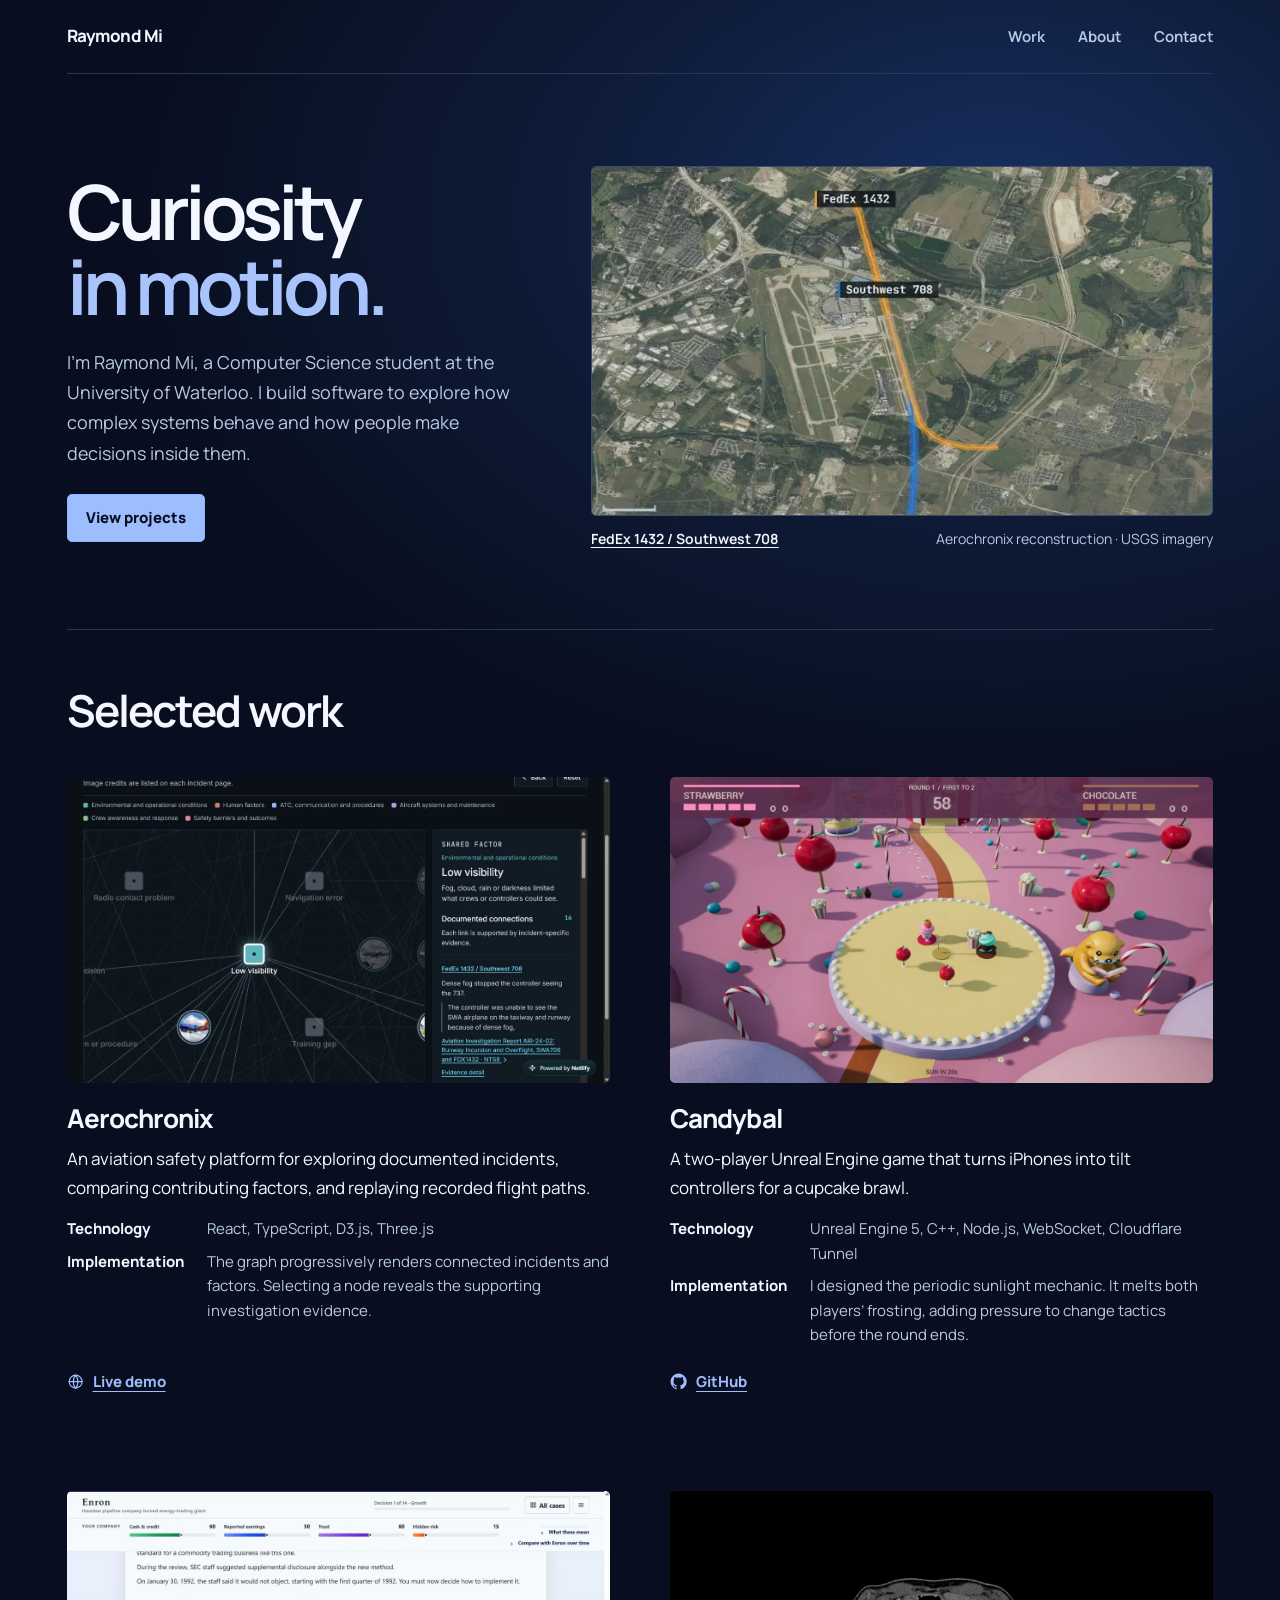
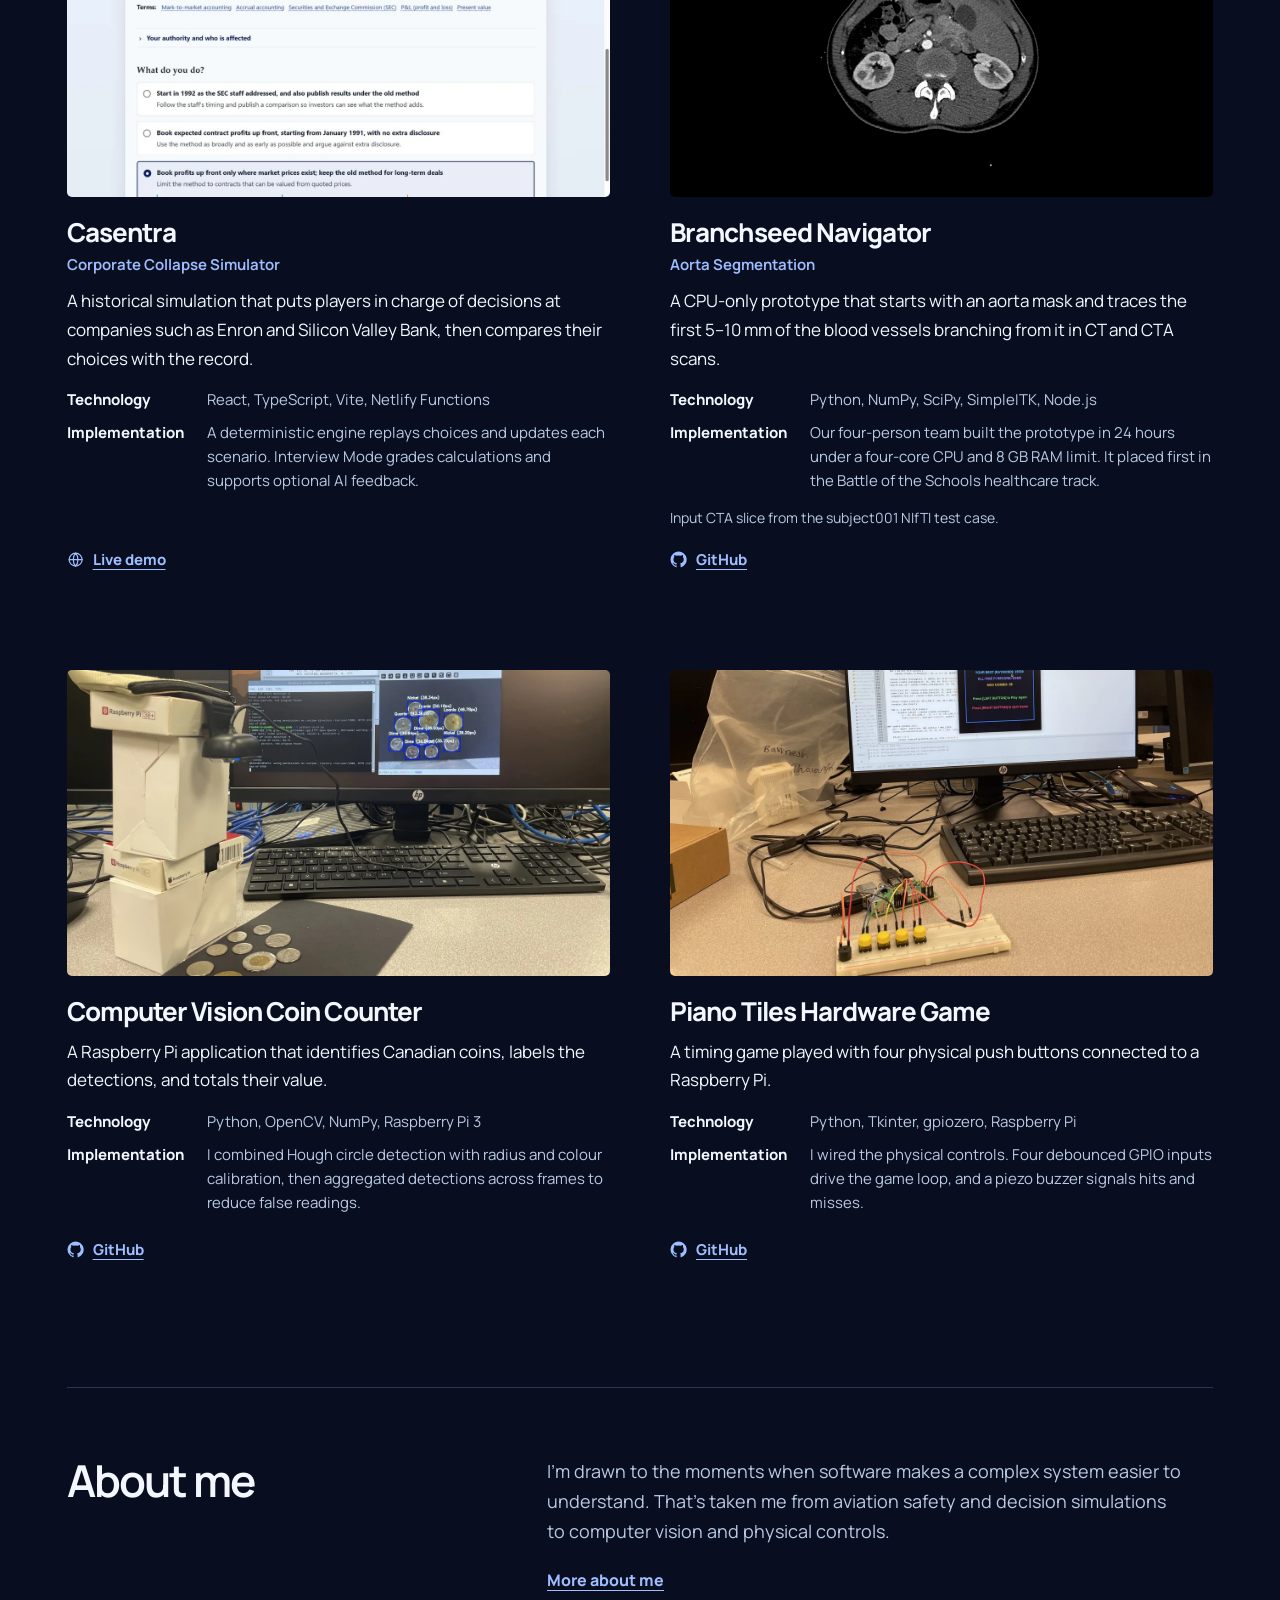
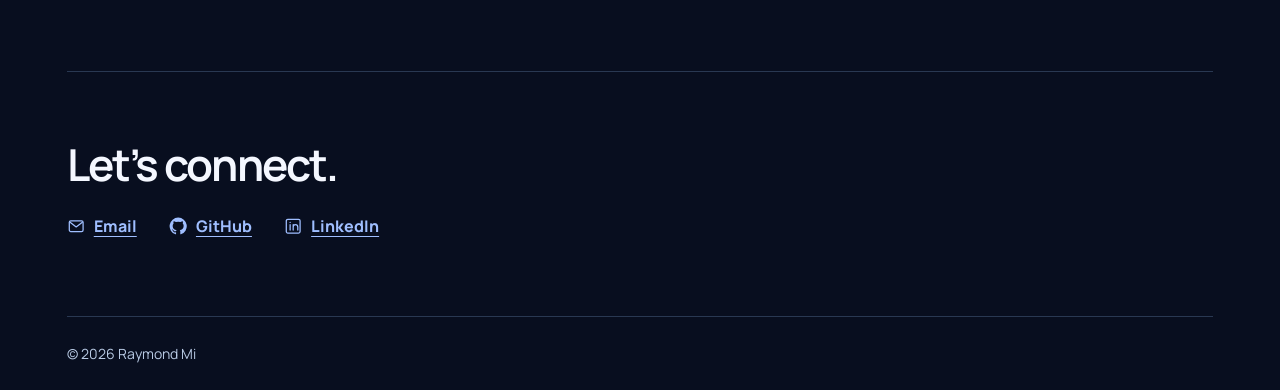
==== docs/index.html @ 6833e111 "Redesign portfolio around selected engineering work" ====
<!doctype html>
<html lang="en">
  <head>
    <meta charset="utf-8">
    <meta name="viewport" content="width=device-width, initial-scale=1">
    <meta name="description" content="Raymond Mi is a University of Waterloo computer science student building software for complex systems, simulation, and computer vision.">
    <meta name="theme-color" content="#080e1f">
    <title>Raymond Mi | Software Engineering Portfolio</title>
    <link rel="preload" href="assets/manrope-latin.woff2" as="font" type="font/woff2" crossorigin>
    <link rel="stylesheet" href="styles.css">
    <script src="flight.js" defer></script>
  </head>
  <body>
    <a class="skip-link" href="#main">Skip to content</a>
    <header class="site-header shell">
      <a class="site-name" href="./">Raymond Mi</a>
      <nav class="main-nav" aria-label="Primary">
        <a href="#work">Work</a>
        <a href="about/">About</a>
        <a href="#contact">Contact</a>
      </nav>
    </header>
    <main id="main" tabindex="-1">
      <section class="hero shell" aria-labelledby="hero-title">
        <div class="hero-copy">
          <h1 id="hero-title">Curiosity <span>in motion.</span></h1>
          <p>I’m Raymond Mi, a Computer Science student at the University of Waterloo. I build software to explore how complex systems behave and how people make decisions inside them.</p>
          <a class="primary-action" href="#work">View projects</a>
        </div>
        <figure class="flight">
          <div class="flight-image">
            <img id="flight-frame" src="assets/flight/00.webp" width="752" height="423" fetchpriority="high"
                 alt="Aerochronix reconstruction showing the recorded paths of FedEx 1432 and Southwest 708 over Austin–Bergstrom International Airport">
          </div>
          <figcaption>
            <a href="https://aerochronix.netlify.app/#/incidents/fedex-1432-southwest-708">FedEx 1432 / Southwest 708</a>
            <span>Aerochronix reconstruction · USGS imagery</span>
          </figcaption>
        </figure>
      </section>

      <section class="work shell" id="work" aria-labelledby="work-title">
        <h2 id="work-title">Selected work</h2>
        <div class="project-grid">
          <article class="project" aria-labelledby="aerochronix-title">
            <a class="project-media" href="https://aerochronix.netlify.app/" aria-label="Open Aerochronix">
              <img src="assets/aerochronix-graph.webp" alt="Aerochronix knowledge graph focused on low visibility, alongside its documented incident connections and evidence" width="1265" height="712" loading="lazy" decoding="async">
            </a>
            <h3 id="aerochronix-title">Aerochronix</h3>
            <p class="project-summary">An aviation safety platform for exploring documented incidents, comparing contributing factors, and replaying recorded flight paths.</p>
            <dl class="project-details">
              <div><dt>Technology</dt><dd>React, TypeScript, D3.js, Three.js</dd></div>
              <div><dt>Implementation</dt><dd>The graph progressively renders connected incidents and factors. Selecting a node reveals the supporting investigation evidence.</dd></div>
            </dl>
            <a class="icon-link project-link" href="https://aerochronix.netlify.app/" aria-label="Open the Aerochronix live demo"><svg class="icon" aria-hidden="true" focusable="false"><use href="assets/icons.svg#globe"></use></svg>Live demo</a>
          </article>
          <article class="project" aria-labelledby="candybal-title">
            <a class="project-media" href="https://github.com/rayCoder08/devin-game-jam" aria-label="View the GitHub repository for Candybal">
              <img src="assets/candybal-gameplay.webp" alt="Two playable cupcakes and a candy cane in Candybal’s colourful bakery arena" width="1280" height="720" loading="lazy" decoding="async">
            </a>
            <h3 id="candybal-title">Candybal</h3>
            <p class="project-summary">A two-player Unreal Engine game that turns iPhones into tilt controllers for a cupcake brawl.</p>
            <dl class="project-details">
              <div><dt>Technology</dt><dd>Unreal Engine 5, C++, Node.js, WebSocket, Cloudflare Tunnel</dd></div>
              <div><dt>Implementation</dt><dd>I designed the periodic sunlight mechanic. It melts both players’ frosting, adding pressure to change tactics before the round ends.</dd></div>
            </dl>
            <a class="icon-link project-link" href="https://github.com/rayCoder08/devin-game-jam" aria-label="View the Candybal GitHub repository"><svg class="icon" aria-hidden="true" focusable="false"><use href="assets/icons.svg#github"></use></svg>GitHub</a>
          </article>
          <article class="project" aria-labelledby="casentra-title">
            <a class="project-media media--casentra" href="https://casentra.netlify.app/" aria-label="Open Casentra">
              <img src="assets/casentra-decision.webp" alt="Casentra’s Enron decision screen with company indicators, historical context, and three accounting policy choices" width="1280" height="800" loading="lazy" decoding="async">
            </a>
            <h3 id="casentra-title">Casentra</h3>
            <p class="project-subtitle">Corporate Collapse Simulator</p>
            <p class="project-summary">A historical simulation that puts players in charge of decisions at companies such as Enron and Silicon Valley Bank, then compares their choices with the record.</p>
            <dl class="project-details">
              <div><dt>Technology</dt><dd>React, TypeScript, Vite, Netlify Functions</dd></div>
              <div><dt>Implementation</dt><dd>A deterministic engine replays choices and updates each scenario. Interview Mode grades calculations and supports optional AI feedback.</dd></div>
            </dl>
            <a class="icon-link project-link" href="https://casentra.netlify.app/" aria-label="Open the Casentra live demo"><svg class="icon" aria-hidden="true" focusable="false"><use href="assets/icons.svg#globe"></use></svg>Live demo</a>
          </article>
          <article class="project" aria-labelledby="branchseed-title">
            <a class="project-media media--scan" href="https://github.com/nex0517/BOTS_2026" aria-label="View the GitHub repository for Branchseed Navigator">
              <img src="assets/branchseed-cta.png" alt="Axial contrast-enhanced CT slice from the subject001 NIfTI test case" loading="lazy" decoding="async">
            </a>
            <h3 id="branchseed-title">Branchseed Navigator</h3>
            <p class="project-subtitle">Aorta Segmentation</p>
            <p class="project-summary">A CPU-only prototype that starts with an aorta mask and traces the first 5–10 mm of the blood vessels branching from it in CT and CTA scans.</p>
            <dl class="project-details">
              <div><dt>Technology</dt><dd>Python, NumPy, SciPy, SimpleITK, Node.js</dd></div>
              <div><dt>Implementation</dt><dd>Our four-person team built the prototype in 24 hours under a four-core CPU and 8 GB RAM limit. It placed first in the Battle of the Schools healthcare track.</dd></div>
            </dl>
            <p class="image-caption">Input CTA slice from the subject001 NIfTI test case.</p>
            <a class="icon-link project-link" href="https://github.com/nex0517/BOTS_2026" aria-label="View the Branchseed Navigator GitHub repository"><svg class="icon" aria-hidden="true" focusable="false"><use href="assets/icons.svg#github"></use></svg>GitHub</a>
          </article>
          <article class="project" aria-labelledby="coin-counter-title">
            <a class="project-media media--coin" href="https://github.com/rayCoder08/coin-counter-opencv" aria-label="View the GitHub repository for Computer Vision Coin Counter">
              <img src="assets/coin-counter.webp" alt="Coin counter setup with a Raspberry Pi, coins, and detected coin labels displayed on a monitor" width="1280" height="960" loading="lazy" decoding="async">
            </a>
            <h3 id="coin-counter-title">Computer Vision Coin Counter</h3>
            <p class="project-summary">A Raspberry Pi application that identifies Canadian coins, labels the detections, and totals their value.</p>
            <dl class="project-details">
              <div><dt>Technology</dt><dd>Python, OpenCV, NumPy, Raspberry Pi 3</dd></div>
              <div><dt>Implementation</dt><dd>I combined Hough circle detection with radius and colour calibration, then aggregated detections across frames to reduce false readings.</dd></div>
            </dl>
            <a class="icon-link project-link" href="https://github.com/rayCoder08/coin-counter-opencv" aria-label="View the Computer Vision Coin Counter GitHub repository"><svg class="icon" aria-hidden="true" focusable="false"><use href="assets/icons.svg#github"></use></svg>GitHub</a>
          </article>
          <article class="project" aria-labelledby="piano-tiles-title">
            <a class="project-media media--piano" href="https://github.com/rayCoder08/piano-tiles-game" aria-label="View the GitHub repository for Piano Tiles Hardware Game">
              <img src="assets/piano-tiles.webp" alt="Piano Tiles game running on a monitor beside a Raspberry Pi and four physical button controls" width="1280" height="960" loading="lazy" decoding="async">
            </a>
            <h3 id="piano-tiles-title">Piano Tiles Hardware Game</h3>
            <p class="project-summary">A timing game played with four physical push buttons connected to a Raspberry Pi.</p>
            <dl class="project-details">
              <div><dt>Technology</dt><dd>Python, Tkinter, gpiozero, Raspberry Pi</dd></div>
              <div><dt>Implementation</dt><dd>I wired the physical controls. Four debounced GPIO inputs drive the game loop, and a piezo buzzer signals hits and misses.</dd></div>
            </dl>
            <a class="icon-link project-link" href="https://github.com/rayCoder08/piano-tiles-game" aria-label="View the Piano Tiles Hardware Game GitHub repository"><svg class="icon" aria-hidden="true" focusable="false"><use href="assets/icons.svg#github"></use></svg>GitHub</a>
          </article>
        </div>
      </section>

      <section class="about-strip shell" aria-labelledby="about-title">
        <h2 id="about-title">About me</h2>
        <div>
          <p>I’m drawn to the moments when software makes a complex system easier to understand. That’s taken me from aviation safety and decision simulations to computer vision and physical controls.</p>
          <a class="text-link" href="about/">More about me</a>
        </div>
      </section>

      <section class="contact shell" id="contact" aria-labelledby="contact-title">
        <h2 id="contact-title">Let’s connect.</h2>
        <div class="contact-links">
          <a class="icon-link" href="mailto:raymond.mi365@gmail.com"><svg class="icon" aria-hidden="true" focusable="false"><use href="assets/icons.svg#mail"></use></svg>Email</a>
          <a class="icon-link" href="https://github.com/rayCoder08"><svg class="icon" aria-hidden="true" focusable="false"><use href="assets/icons.svg#github"></use></svg>GitHub</a>
          <a class="icon-link" href="https://www.linkedin.com/in/raymond-mi/"><svg class="icon" aria-hidden="true" focusable="false"><use href="assets/icons.svg#linkedin"></use></svg>LinkedIn</a>
        </div>
      </section>
    </main>
    <footer class="site-footer shell">
      <small>© 2026 Raymond Mi</small>
    </footer>
  </body>
</html>
---- docs/styles.css ----
@font-face {
  font-family: Manrope;
  src: url("assets/manrope-latin.woff2") format("woff2");
  font-style: normal;
  font-weight: 400 800;
  font-display: swap;
}

:root {
  color-scheme: dark;
  --background: #080e1f;
  --surface: #142c59;
  --cobalt: #2958c8;
  --blue: #4f8fff;
  --link: #9fbeff;
  --text: #f4f7ff;
  --secondary: #b8cae4;
  --rule: #293852;
  --gutter: clamp(24px, 5.2vw, 80px);
  --shell: 1200px;
  --radius: 5px;
}

*, *::before, *::after { box-sizing: border-box; }

html { scroll-behavior: smooth; }

body {
  margin: 0;
  background:
    radial-gradient(ellipse 880px 590px at 78% 210px, #172f60 0%, #0e1a36 53%, transparent 100%),
    var(--background);
  font-family: Manrope, "Segoe UI", system-ui, sans-serif;
  color: var(--text);
  font-size: 1rem;
  line-height: 1.68;
}

a { color: inherit; }

a:focus-visible {
  outline: 2px solid var(--link);
  outline-offset: 5px;
  border-radius: 2px;
}

img { display: block; max-width: 100%; }

h1, h2, h3, p, dl, dd, figure { margin: 0; }

h1, h2, h3 { text-wrap: balance; }

h2 {
  font-size: clamp(2rem, 3.7vw, 2.75rem);
  font-weight: 650;
  letter-spacing: -.043em;
  line-height: 1.12;
}

.shell {
  width: min(var(--shell), calc(100% - var(--gutter) * 2));
  margin-inline: auto;
}

.skip-link {
  position: fixed;
  inset: .75rem auto auto .75rem;
  z-index: 1;
  padding: .55rem .9rem;
  background: var(--text);
  color: var(--background);
  transform: translateY(calc(-100% - 1rem));
}

.skip-link:focus { transform: none; }

.site-header {
  min-height: 74px;
  display: flex;
  flex-wrap: wrap;
  justify-content: space-between;
  align-items: center;
  gap: .75rem 2rem;
  border-bottom: 1px solid var(--rule);
}

.site-name, .main-nav a {
  display: inline-flex;
  min-height: 44px;
  align-items: center;
  text-decoration: none;
}

.site-name {
  font-size: 1.0625rem;
  font-weight: 750;
  letter-spacing: -.028em;
}

.main-nav { display: flex; gap: clamp(1.125rem, 2.6vw, 2.4rem); }

.main-nav a {
  color: var(--secondary);
  font-size: .9375rem;
  font-weight: 650;
  text-underline-offset: .32em;
}

.main-nav a:hover, .main-nav a[aria-current="page"] {
  color: var(--text);
  text-decoration: underline;
}

.hero {
  display: grid;
  grid-template-columns: minmax(0, .85fr) minmax(0, 1.15fr);
  align-items: center;
  gap: clamp(2rem, 5vw, 4.5rem);
  padding-block: clamp(4.1rem, 7.2vw, 6.75rem) clamp(4rem, 6.2vw, 5.75rem);
}

.hero h1, .about-hero h1 {
  font-size: clamp(3.55rem, 6.2vw, 4.75rem);
  line-height: .99;
  letter-spacing: -.065em;
  font-weight: 650;
}

.hero h1 span {
  display: block;
  color: #a9c4fc;
}

.hero-copy p {
  max-width: 29rem;
  margin-block: 1.45rem 1.65rem;
  color: var(--secondary);
  font-size: clamp(1rem, 1.4vw, 1.125rem);
}

.primary-action {
  display: inline-flex;
  min-height: 48px;
  align-items: center;
  justify-content: center;
  border: 1px solid #8cb7ff;
  border-radius: var(--radius);
  background: #9dbdff;
  color: var(--background);
  padding-inline: 1.15rem;
  font-size: .9375rem;
  font-weight: 800;
  text-decoration: none;
}

.primary-action:hover { background: var(--text); }

.flight { min-width: 0; }

.flight-image {
  aspect-ratio: 16 / 9;
  overflow: hidden;
  border: 1px solid #3a4c68;
  border-radius: var(--radius);
  background: var(--surface);
}

.flight img {
  width: 100%;
  height: 100%;
  object-fit: cover;
}

.flight figcaption {
  display: flex;
  justify-content: space-between;
  flex-wrap: wrap;
  gap: .125rem 1.2rem;
  margin-top: .75rem;
  color: var(--secondary);
  font-size: .875rem;
  line-height: 1.5;
}

.flight figcaption a {
  color: var(--text);
  font-weight: 650;
  text-underline-offset: .23em;
}

.flight figcaption a:hover { color: var(--link); }

.work, .contact { scroll-margin-top: 1.5rem; }

.work {
  padding-top: clamp(2rem, 5vw, 3.5rem);
  border-top: 1px solid var(--rule);
}

.project-grid {
  display: grid;
  grid-template-columns: repeat(2, minmax(0, 1fr));
  gap: clamp(3.5rem, 7vw, 5.5rem) clamp(2.25rem, 5vw, 3.75rem);
  margin-top: clamp(1.5rem, 3.4vw, 2.65rem);
}

.project {
  display: flex;
  flex-direction: column;
  align-items: flex-start;
  min-width: 0;
}

.project-media {
  display: block;
  width: 100%;
  aspect-ratio: 16 / 9;
  overflow: hidden;
  border-radius: var(--radius);
  background: var(--surface);
}

.project-media:hover { outline: 1px solid var(--blue); }

.project-media img {
  width: 100%;
  height: 100%;
  object-fit: cover;
}

.project-media.media--scan { background: #000; }
.media--casentra img { object-position: center top; }
.media--scan img { object-fit: contain; }
.media--coin img { object-position: center 72%; }
.media--piano img { object-position: center bottom; }

.project h3 {
  margin-top: 1.25rem;
  font-size: clamp(1.375rem, 2.15vw, 1.625rem);
  line-height: 1.22;
  font-weight: 750;
  letter-spacing: -.035em;
}

.project-subtitle {
  margin-top: .2rem;
  color: var(--link);
  font-size: .9375rem;
  font-weight: 650;
}

.project-summary {
  margin-top: .65rem;
  max-width: 54ch;
  color: var(--text);
  font-size: clamp(1rem, 1.45vw, 1.0625rem);
}

.project-details {
  display: grid;
  gap: .52rem;
  width: 100%;
  margin-block: .95rem .75rem;
  font-size: .9375rem;
  line-height: 1.62;
}

.project-details > div {
  display: grid;
  grid-template-columns: 7.8rem minmax(0, 1fr);
  gap: .95rem;
}

.project-details dt { color: var(--text); font-weight: 750; }
.project-details dd, .image-caption { color: var(--secondary); }
.image-caption { margin-bottom: .55rem; font-size: .875rem; }

.icon {
  width: 1.15em;
  height: 1.15em;
  flex: none;
  fill: none;
  stroke: currentColor;
  stroke-width: 1.65;
  stroke-linecap: round;
  stroke-linejoin: round;
}

.icon-link, .text-link {
  display: inline-flex;
  min-height: 44px;
  align-items: center;
  gap: .55rem;
  color: var(--link);
  font-weight: 750;
  text-decoration: underline;
  text-decoration-thickness: 1px;
  text-underline-offset: .27em;
}

.icon-link:hover, .text-link:hover { color: var(--text); }
.project-link { margin-top: auto; font-size: .9375rem; }

.about-strip, .about-section {
  display: grid;
  grid-template-columns: minmax(0, 1fr) minmax(0, 1.6fr);
  align-items: start;
  gap: clamp(1rem, 5vw, 4.5rem);
  border-top: 1px solid var(--rule);
  padding-block: clamp(2.1rem, 5.5vw, 4.25rem);
}

.about-strip { margin-top: clamp(4.25rem, 9vw, 8rem); }

.about-strip p, .about-section p {
  max-width: 58ch;
  color: var(--secondary);
  font-size: clamp(1rem, 1.5vw, 1.125rem);
}

.about-strip .text-link, .about-section .icon-link { margin-top: .75rem; }

.about-hero {
  padding-block: clamp(4rem, 8vw, 7rem);
}

.about-hero p {
  max-width: 60ch;
  margin-top: 1.5rem;
  color: var(--secondary);
  font-size: clamp(1.125rem, 2vw, 1.375rem);
}

.about-section p + p { margin-top: 1rem; }

.contact {
  border-top: 1px solid var(--rule);
  padding-block: clamp(2.1rem, 5.5vw, 4.25rem);
}

.contact-links {
  display: flex;
  flex-wrap: wrap;
  gap: .2rem clamp(1.2rem, 3vw, 2rem);
  margin-top: .95rem;
}

.site-footer {
  padding-block: 1.45rem;
  border-top: 1px solid var(--rule);
  color: var(--secondary);
}

.site-footer small { font-size: .875rem; }

@media (max-width: 1000px) {
  .project-details > div {
    grid-template-columns: minmax(0, 1fr);
    gap: .08rem;
  }
}

@media (max-width: 760px) {
  body {
    background:
      radial-gradient(ellipse 520px 520px at 72% 260px, #142b56 0%, #0c152c 69%, transparent 100%),
      var(--background);
  }

  .hero {
    grid-template-columns: minmax(0, 1fr);
    align-items: start;
    padding-block: clamp(2.7rem, 8vw, 4rem) 2.6rem;
    gap: 1.65rem;
  }

  .hero h1, .about-hero h1 { font-size: clamp(2.75rem, 9vw, 3.75rem); }
  .hero-copy p { margin-block: 1rem 1.2rem; }
  .flight figcaption { margin-top: .55rem; }
  .project-grid { grid-template-columns: minmax(0, 1fr); gap: 3rem; }
  .project h3 { margin-top: 1rem; }
  .about-strip, .about-section { grid-template-columns: minmax(0, 1fr); }
}

@media (max-width: 420px) {
  .site-header {
    gap: .25rem .85rem;
    min-height: 62px;
  }

  .main-nav { gap: 1rem; }

  .project-details { margin-block: .85rem .6rem; }
}

@media (prefers-reduced-motion: reduce) {
  html { scroll-behavior: auto; }
}
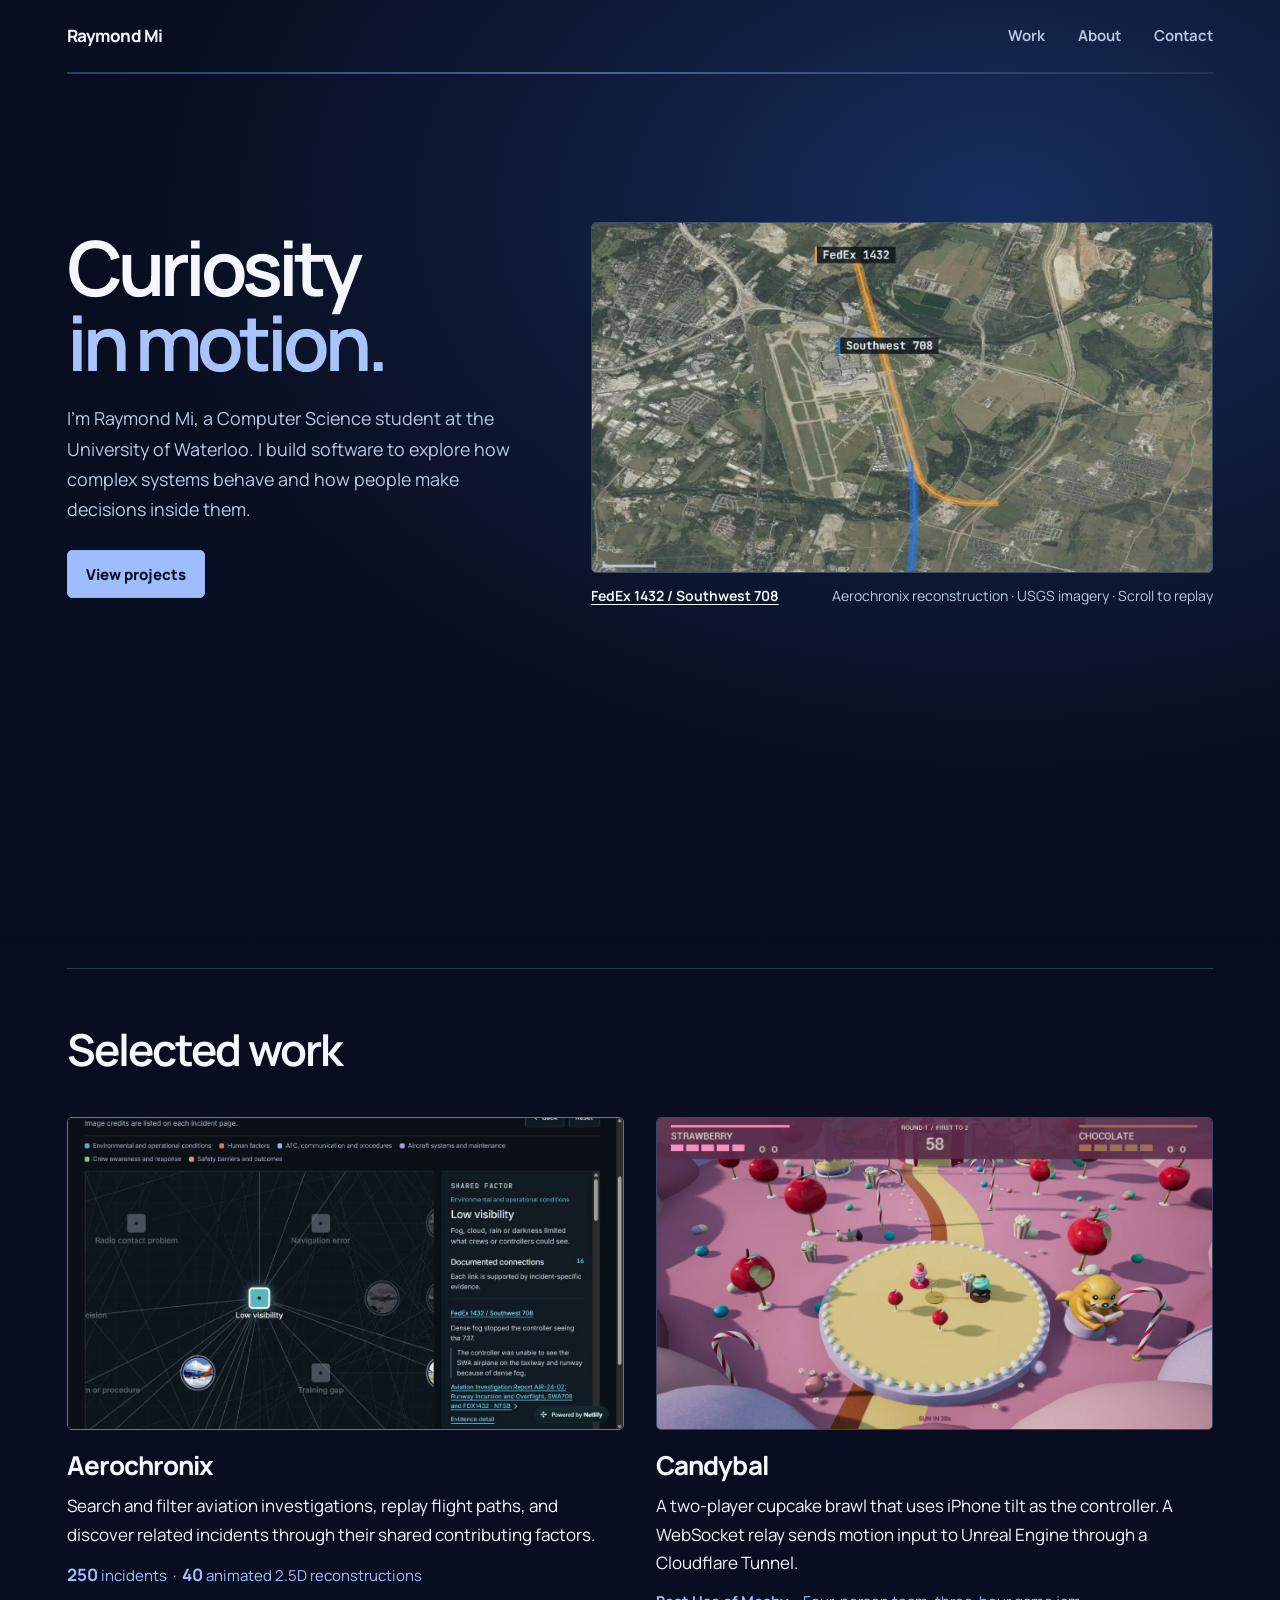
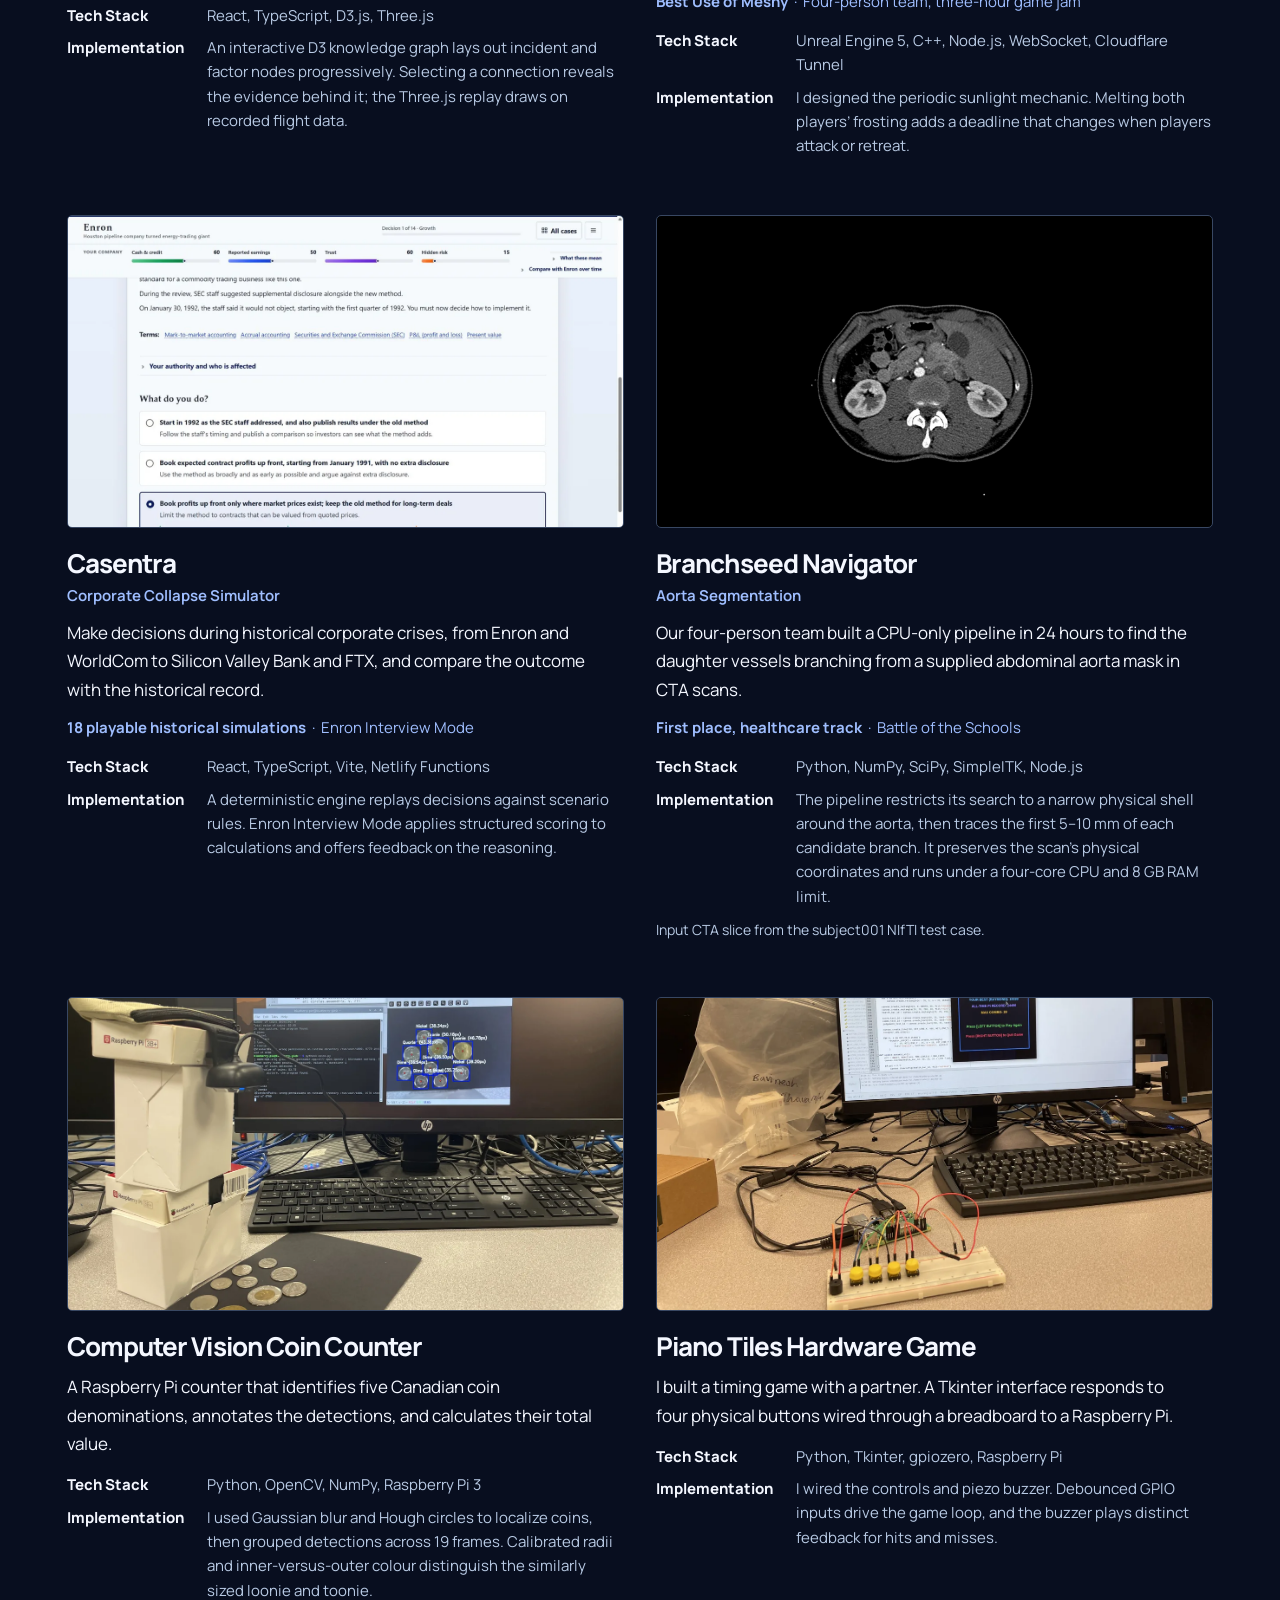
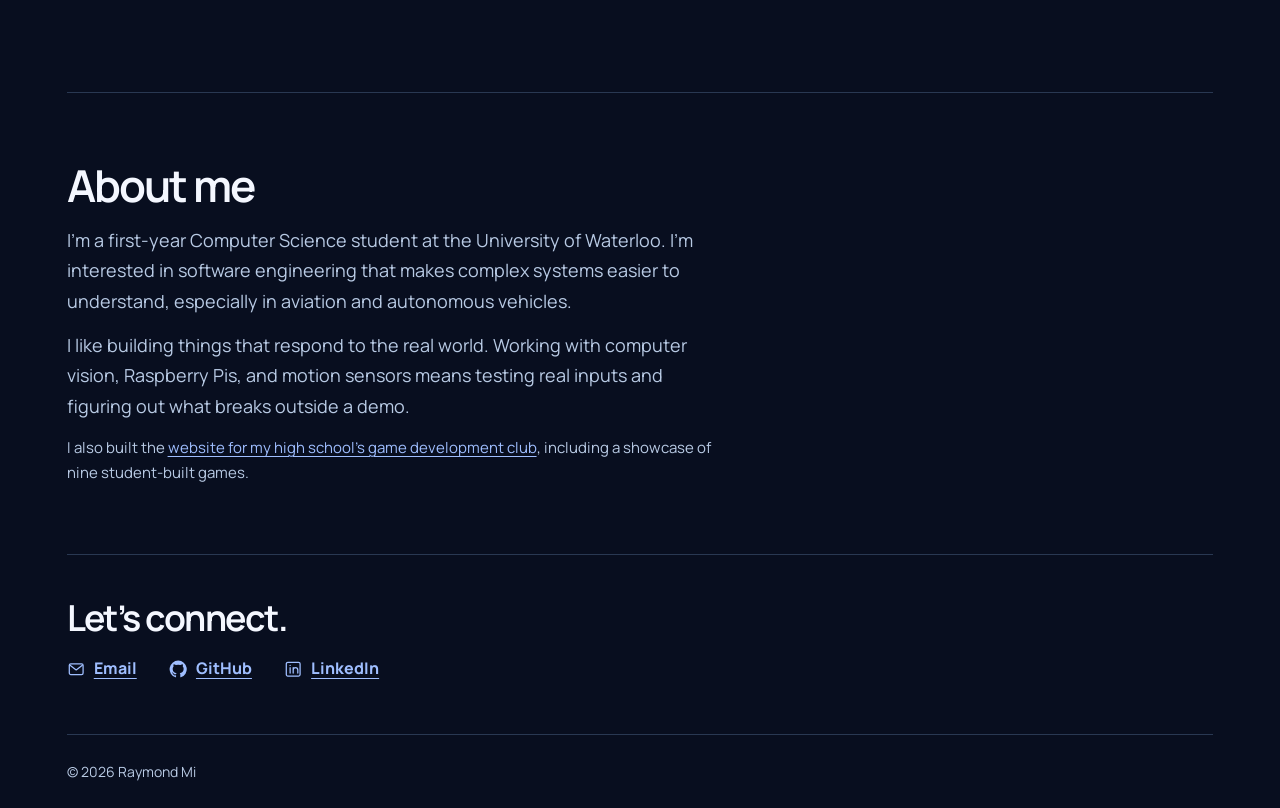
==== commit 31fc686b: "Refine portfolio with a pinned flight replay and tighter gallery" ====
--- a/docs/index.html
+++ b/docs/index.html
@@ -16,115 +16,125 @@
       <a class="site-name" href="./">Raymond Mi</a>
       <nav class="main-nav" aria-label="Primary">
         <a href="#work">Work</a>
-        <a href="about/">About</a>
+        <a href="#about">About</a>
         <a href="#contact">Contact</a>
       </nav>
     </header>
     <main id="main" tabindex="-1">
-      <section class="hero shell" aria-labelledby="hero-title">
-        <div class="hero-copy">
-          <h1 id="hero-title">Curiosity <span>in motion.</span></h1>
-          <p>I’m Raymond Mi, a Computer Science student at the University of Waterloo. I build software to explore how complex systems behave and how people make decisions inside them.</p>
-          <a class="primary-action" href="#work">View projects</a>
-        </div>
-        <figure class="flight">
-          <div class="flight-image">
-            <img id="flight-frame" src="assets/flight/00.webp" width="752" height="423" fetchpriority="high"
-                 alt="Aerochronix reconstruction showing the recorded paths of FedEx 1432 and Southwest 708 over Austin–Bergstrom International Airport">
+      <div class="hero-stage">
+        <section class="hero shell" aria-labelledby="hero-title">
+          <div class="hero-copy">
+            <h1 id="hero-title">Curiosity <span>in motion.</span></h1>
+            <p>I’m Raymond Mi, a Computer Science student at the University of Waterloo. I build software to explore how complex systems behave and how people make decisions inside them.</p>
+            <a class="primary-action" href="#work">View projects</a>
           </div>
-          <figcaption>
-            <a href="https://aerochronix.netlify.app/#/incidents/fedex-1432-southwest-708">FedEx 1432 / Southwest 708</a>
-            <span>Aerochronix reconstruction · USGS imagery</span>
-          </figcaption>
-        </figure>
-      </section>
+          <figure class="flight">
+            <div class="flight-image">
+              <img id="flight-frame" src="assets/flight/overview-poster.webp" width="752" height="423" fetchpriority="high"
+                   alt="Aerochronix reconstruction showing the recorded paths of FedEx 1432 and Southwest 708 over Austin–Bergstrom International Airport">
+              <canvas class="flight-replay" width="752" height="423" data-frames="assets/flight/overview-frames.webp" aria-hidden="true"></canvas>
+            </div>
+            <figcaption>
+              <a href="https://aerochronix.netlify.app/#/incidents/fedex-1432-southwest-708">FedEx 1432 / Southwest 708</a>
+              <span>Aerochronix reconstruction · USGS imagery<span class="flight-cue"> · Scroll to replay</span></span>
+            </figcaption>
+          </figure>
+        </section>
+      </div>
 
-      <section class="work shell" id="work" aria-labelledby="work-title">
-        <h2 id="work-title">Selected work</h2>
-        <div class="project-grid">
-          <article class="project" aria-labelledby="aerochronix-title">
-            <a class="project-media" href="https://aerochronix.netlify.app/" aria-label="Open Aerochronix">
-              <img src="assets/aerochronix-graph.webp" alt="Aerochronix knowledge graph focused on low visibility, alongside its documented incident connections and evidence" width="1265" height="712" loading="lazy" decoding="async">
-            </a>
-            <h3 id="aerochronix-title">Aerochronix</h3>
-            <p class="project-summary">An aviation safety platform for exploring documented incidents, comparing contributing factors, and replaying recorded flight paths.</p>
-            <dl class="project-details">
-              <div><dt>Technology</dt><dd>React, TypeScript, D3.js, Three.js</dd></div>
-              <div><dt>Implementation</dt><dd>The graph progressively renders connected incidents and factors. Selecting a node reveals the supporting investigation evidence.</dd></div>
-            </dl>
-            <a class="icon-link project-link" href="https://aerochronix.netlify.app/" aria-label="Open the Aerochronix live demo"><svg class="icon" aria-hidden="true" focusable="false"><use href="assets/icons.svg#globe"></use></svg>Live demo</a>
-          </article>
-          <article class="project" aria-labelledby="candybal-title">
-            <a class="project-media" href="https://github.com/rayCoder08/devin-game-jam" aria-label="View the GitHub repository for Candybal">
-              <img src="assets/candybal-gameplay.webp" alt="Two playable cupcakes and a candy cane in Candybal’s colourful bakery arena" width="1280" height="720" loading="lazy" decoding="async">
-            </a>
-            <h3 id="candybal-title">Candybal</h3>
-            <p class="project-summary">A two-player Unreal Engine game that turns iPhones into tilt controllers for a cupcake brawl.</p>
-            <dl class="project-details">
-              <div><dt>Technology</dt><dd>Unreal Engine 5, C++, Node.js, WebSocket, Cloudflare Tunnel</dd></div>
-              <div><dt>Implementation</dt><dd>I designed the periodic sunlight mechanic. It melts both players’ frosting, adding pressure to change tactics before the round ends.</dd></div>
-            </dl>
-            <a class="icon-link project-link" href="https://github.com/rayCoder08/devin-game-jam" aria-label="View the Candybal GitHub repository"><svg class="icon" aria-hidden="true" focusable="false"><use href="assets/icons.svg#github"></use></svg>GitHub</a>
-          </article>
-          <article class="project" aria-labelledby="casentra-title">
-            <a class="project-media media--casentra" href="https://casentra.netlify.app/" aria-label="Open Casentra">
-              <img src="assets/casentra-decision.webp" alt="Casentra’s Enron decision screen with company indicators, historical context, and three accounting policy choices" width="1280" height="800" loading="lazy" decoding="async">
-            </a>
-            <h3 id="casentra-title">Casentra</h3>
-            <p class="project-subtitle">Corporate Collapse Simulator</p>
-            <p class="project-summary">A historical simulation that puts players in charge of decisions at companies such as Enron and Silicon Valley Bank, then compares their choices with the record.</p>
-            <dl class="project-details">
-              <div><dt>Technology</dt><dd>React, TypeScript, Vite, Netlify Functions</dd></div>
-              <div><dt>Implementation</dt><dd>A deterministic engine replays choices and updates each scenario. Interview Mode grades calculations and supports optional AI feedback.</dd></div>
-            </dl>
-            <a class="icon-link project-link" href="https://casentra.netlify.app/" aria-label="Open the Casentra live demo"><svg class="icon" aria-hidden="true" focusable="false"><use href="assets/icons.svg#globe"></use></svg>Live demo</a>
-          </article>
-          <article class="project" aria-labelledby="branchseed-title">
-            <a class="project-media media--scan" href="https://github.com/nex0517/BOTS_2026" aria-label="View the GitHub repository for Branchseed Navigator">
-              <img src="assets/branchseed-cta.png" alt="Axial contrast-enhanced CT slice from the subject001 NIfTI test case" loading="lazy" decoding="async">
-            </a>
-            <h3 id="branchseed-title">Branchseed Navigator</h3>
-            <p class="project-subtitle">Aorta Segmentation</p>
-            <p class="project-summary">A CPU-only prototype that starts with an aorta mask and traces the first 5–10 mm of the blood vessels branching from it in CT and CTA scans.</p>
-            <dl class="project-details">
-              <div><dt>Technology</dt><dd>Python, NumPy, SciPy, SimpleITK, Node.js</dd></div>
-              <div><dt>Implementation</dt><dd>Our four-person team built the prototype in 24 hours under a four-core CPU and 8 GB RAM limit. It placed first in the Battle of the Schools healthcare track.</dd></div>
-            </dl>
-            <p class="image-caption">Input CTA slice from the subject001 NIfTI test case.</p>
-            <a class="icon-link project-link" href="https://github.com/nex0517/BOTS_2026" aria-label="View the Branchseed Navigator GitHub repository"><svg class="icon" aria-hidden="true" focusable="false"><use href="assets/icons.svg#github"></use></svg>GitHub</a>
-          </article>
-          <article class="project" aria-labelledby="coin-counter-title">
-            <a class="project-media media--coin" href="https://github.com/rayCoder08/coin-counter-opencv" aria-label="View the GitHub repository for Computer Vision Coin Counter">
-              <img src="assets/coin-counter.webp" alt="Coin counter setup with a Raspberry Pi, coins, and detected coin labels displayed on a monitor" width="1280" height="960" loading="lazy" decoding="async">
-            </a>
-            <h3 id="coin-counter-title">Computer Vision Coin Counter</h3>
-            <p class="project-summary">A Raspberry Pi application that identifies Canadian coins, labels the detections, and totals their value.</p>
-            <dl class="project-details">
-              <div><dt>Technology</dt><dd>Python, OpenCV, NumPy, Raspberry Pi 3</dd></div>
-              <div><dt>Implementation</dt><dd>I combined Hough circle detection with radius and colour calibration, then aggregated detections across frames to reduce false readings.</dd></div>
-            </dl>
-            <a class="icon-link project-link" href="https://github.com/rayCoder08/coin-counter-opencv" aria-label="View the Computer Vision Coin Counter GitHub repository"><svg class="icon" aria-hidden="true" focusable="false"><use href="assets/icons.svg#github"></use></svg>GitHub</a>
-          </article>
-          <article class="project" aria-labelledby="piano-tiles-title">
-            <a class="project-media media--piano" href="https://github.com/rayCoder08/piano-tiles-game" aria-label="View the GitHub repository for Piano Tiles Hardware Game">
-              <img src="assets/piano-tiles.webp" alt="Piano Tiles game running on a monitor beside a Raspberry Pi and four physical button controls" width="1280" height="960" loading="lazy" decoding="async">
-            </a>
-            <h3 id="piano-tiles-title">Piano Tiles Hardware Game</h3>
-            <p class="project-summary">A timing game played with four physical push buttons connected to a Raspberry Pi.</p>
-            <dl class="project-details">
-              <div><dt>Technology</dt><dd>Python, Tkinter, gpiozero, Raspberry Pi</dd></div>
-              <div><dt>Implementation</dt><dd>I wired the physical controls. Four debounced GPIO inputs drive the game loop, and a piezo buzzer signals hits and misses.</dd></div>
-            </dl>
-            <a class="icon-link project-link" href="https://github.com/rayCoder08/piano-tiles-game" aria-label="View the Piano Tiles Hardware Game GitHub repository"><svg class="icon" aria-hidden="true" focusable="false"><use href="assets/icons.svg#github"></use></svg>GitHub</a>
-          </article>
+      <section class="work" id="work" tabindex="-1" aria-labelledby="work-title">
+        <div class="shell">
+          <h2 id="work-title">Selected work</h2>
+          <div class="project-grid">
+            <article class="project" aria-labelledby="aerochronix-title">
+              <a class="project-media" href="https://aerochronix.netlify.app/" target="_blank" rel="noopener noreferrer" aria-label="View Aerochronix website (opens in a new tab)">
+                <img src="assets/aerochronix-graph.webp" alt="Aerochronix knowledge graph focused on low visibility, alongside its documented incident connections and evidence" width="1265" height="712" loading="lazy" decoding="async">
+                <span class="project-destination" aria-hidden="true"><span>View Aerochronix website</span></span>
+              </a>
+              <h3 id="aerochronix-title">Aerochronix</h3>
+              <p class="project-summary">Search and filter aviation investigations, replay flight paths, and discover related incidents through their shared contributing factors.</p>
+              <p class="project-result project-result--aviation"><strong>250</strong> incidents <span aria-hidden="true">·</span> <strong>40</strong> animated 2.5D reconstructions</p>
+              <dl class="project-details">
+                <div><dt>Tech Stack</dt><dd>React, TypeScript, D3.js, Three.js</dd></div>
+                <div><dt>Implementation</dt><dd>An interactive D3 knowledge graph lays out incident and factor nodes progressively. Selecting a connection reveals the evidence behind it; the Three.js replay draws on recorded flight data.</dd></div>
+              </dl>
+            </article>
+            <article class="project" aria-labelledby="candybal-title">
+              <a class="project-media" href="https://github.com/rayCoder08/devin-game-jam" target="_blank" rel="noopener noreferrer" aria-label="View Candybal on GitHub (opens in a new tab)">
+                <img src="assets/candybal-gameplay.webp" alt="Two playable cupcakes and a candy cane in Candybal’s colourful bakery arena" width="1280" height="720" loading="lazy" decoding="async">
+                <span class="project-destination" aria-hidden="true"><span>View Candybal on GitHub</span></span>
+              </a>
+              <h3 id="candybal-title">Candybal</h3>
+              <p class="project-summary">A two-player cupcake brawl that uses iPhone tilt as the controller. A WebSocket relay sends motion input to Unreal Engine through a Cloudflare Tunnel.</p>
+              <p class="project-result"><strong>Best Use of Meshy</strong> <span aria-hidden="true">·</span> Four-person team, three-hour game jam</p>
+              <dl class="project-details">
+                <div><dt>Tech Stack</dt><dd>Unreal Engine 5, C++, Node.js, WebSocket, Cloudflare Tunnel</dd></div>
+                <div><dt>Implementation</dt><dd>I designed the periodic sunlight mechanic. Melting both players’ frosting adds a deadline that changes when players attack or retreat.</dd></div>
+              </dl>
+            </article>
+            <article class="project" aria-labelledby="casentra-title">
+              <a class="project-media media--casentra" href="https://casentra.netlify.app/" target="_blank" rel="noopener noreferrer" aria-label="View Casentra website (opens in a new tab)">
+                <img src="assets/casentra-decision.webp" alt="Casentra’s Enron decision screen with company indicators, historical context, and three accounting policy choices" width="1280" height="800" loading="lazy" decoding="async">
+                <span class="project-destination" aria-hidden="true"><span>View Casentra website</span></span>
+              </a>
+              <h3 id="casentra-title">Casentra</h3>
+              <p class="project-subtitle">Corporate Collapse Simulator</p>
+              <p class="project-summary">Make decisions during historical corporate crises, from Enron and WorldCom to Silicon Valley Bank and FTX, and compare the outcome with the historical record.</p>
+              <p class="project-result"><strong>18 playable historical simulations</strong> <span aria-hidden="true">·</span> Enron Interview Mode</p>
+              <dl class="project-details">
+                <div><dt>Tech Stack</dt><dd>React, TypeScript, Vite, Netlify Functions</dd></div>
+                <div><dt>Implementation</dt><dd>A deterministic engine replays decisions against scenario rules. Enron Interview Mode applies structured scoring to calculations and offers feedback on the reasoning.</dd></div>
+              </dl>
+            </article>
+            <article class="project" aria-labelledby="branchseed-title">
+              <a class="project-media media--scan" href="https://github.com/nex0517/BOTS_2026" target="_blank" rel="noopener noreferrer" aria-label="View Branchseed Navigator on GitHub (opens in a new tab)">
+                <img src="assets/branchseed-cta.png" alt="Axial contrast-enhanced CT slice from the subject001 NIfTI test case" loading="lazy" decoding="async">
+                <span class="project-destination" aria-hidden="true"><span>View Branchseed Navigator on GitHub</span></span>
+              </a>
+              <h3 id="branchseed-title">Branchseed Navigator</h3>
+              <p class="project-subtitle">Aorta Segmentation</p>
+              <p class="project-summary">Our four-person team built a CPU-only pipeline in 24 hours to find the daughter vessels branching from a supplied abdominal aorta mask in CTA scans.</p>
+              <p class="project-result"><strong>First place, healthcare track</strong> <span aria-hidden="true">·</span> Battle of the Schools</p>
+              <dl class="project-details">
+                <div><dt>Tech Stack</dt><dd>Python, NumPy, SciPy, SimpleITK, Node.js</dd></div>
+                <div><dt>Implementation</dt><dd>The pipeline restricts its search to a narrow physical shell around the aorta, then traces the first 5–10 mm of each candidate branch. It preserves the scan’s physical coordinates and runs under a four-core CPU and 8 GB RAM limit.</dd></div>
+              </dl>
+              <p class="image-caption">Input CTA slice from the subject001 NIfTI test case.</p>
+            </article>
+            <article class="project" aria-labelledby="coin-counter-title">
+              <a class="project-media media--coin" href="https://github.com/rayCoder08/coin-counter-opencv" target="_blank" rel="noopener noreferrer" aria-label="View Coin Counter on GitHub (opens in a new tab)">
+                <img src="assets/coin-counter.webp" alt="Coin counter setup with a Raspberry Pi, coins, and detected coin labels displayed on a monitor" width="1280" height="960" loading="lazy" decoding="async">
+                <span class="project-destination" aria-hidden="true"><span>View Coin Counter on GitHub</span></span>
+              </a>
+              <h3 id="coin-counter-title">Computer Vision Coin Counter</h3>
+              <p class="project-summary">A Raspberry Pi counter that identifies five Canadian coin denominations, annotates the detections, and calculates their total value.</p>
+              <dl class="project-details">
+                <div><dt>Tech Stack</dt><dd>Python, OpenCV, NumPy, Raspberry Pi 3</dd></div>
+                <div><dt>Implementation</dt><dd>I used Gaussian blur and Hough circles to localize coins, then grouped detections across 19 frames. Calibrated radii and inner-versus-outer colour distinguish the similarly sized loonie and toonie.</dd></div>
+              </dl>
+            </article>
+            <article class="project" aria-labelledby="piano-tiles-title">
+              <a class="project-media media--piano" href="https://github.com/rayCoder08/piano-tiles-game" target="_blank" rel="noopener noreferrer" aria-label="View Piano Tiles on GitHub (opens in a new tab)">
+                <img src="assets/piano-tiles.webp" alt="Piano Tiles game running on a monitor beside a Raspberry Pi and four physical button controls" width="1280" height="960" loading="lazy" decoding="async">
+                <span class="project-destination" aria-hidden="true"><span>View Piano Tiles on GitHub</span></span>
+              </a>
+              <h3 id="piano-tiles-title">Piano Tiles Hardware Game</h3>
+              <p class="project-summary">I built a timing game with a partner. A Tkinter interface responds to four physical buttons wired through a breadboard to a Raspberry Pi.</p>
+              <dl class="project-details">
+                <div><dt>Tech Stack</dt><dd>Python, Tkinter, gpiozero, Raspberry Pi</dd></div>
+                <div><dt>Implementation</dt><dd>I wired the controls and piezo buzzer. Debounced GPIO inputs drive the game loop, and the buzzer plays distinct feedback for hits and misses.</dd></div>
+              </dl>
+            </article>
+          </div>
         </div>
       </section>
 
-      <section class="about-strip shell" aria-labelledby="about-title">
-        <h2 id="about-title">About me</h2>
-        <div>
-          <p>I’m drawn to the moments when software makes a complex system easier to understand. That’s taken me from aviation safety and decision simulations to computer vision and physical controls.</p>
-          <a class="text-link" href="about/">More about me</a>
+      <section class="about shell" id="about" aria-labelledby="about-title">
+        <div class="about-copy">
+          <h2 id="about-title">About me</h2>
+          <p>I’m a first-year Computer Science student at the University of Waterloo. I’m interested in software engineering that makes complex systems easier to understand, especially in aviation and autonomous vehicles.</p>
+          <p>I like building things that respond to the real world. Working with computer vision, Raspberry Pis, and motion sensors means testing real inputs and figuring out what breaks outside a demo.</p>
+          <p class="earlier-work">I also built the <a href="https://github.com/rayCoder08/mgci-game-dev-club-website">website for my high school’s game development club</a>, including a showcase of nine student-built games.</p>
         </div>
       </section>
 
--- a/docs/styles.css
+++ b/docs/styles.css
@@ -17,13 +17,11 @@
   --secondary: #b8cae4;
   --rule: #293852;
   --gutter: clamp(24px, 5.2vw, 80px);
-  --shell: 1200px;
+  --shell: 1240px;
   --radius: 5px;
 }
 
 *, *::before, *::after { box-sizing: border-box; }
-
-html { scroll-behavior: smooth; }
 
 body {
   margin: 0;
@@ -65,7 +63,7 @@
 .skip-link {
   position: fixed;
   inset: .75rem auto auto .75rem;
-  z-index: 1;
+  z-index: 5;
   padding: .55rem .9rem;
   background: var(--text);
   color: var(--background);
@@ -81,7 +79,8 @@
   justify-content: space-between;
   align-items: center;
   gap: .75rem 2rem;
-  border-bottom: 1px solid var(--rule);
+  border-bottom: 2px solid transparent;
+  border-image: linear-gradient(90deg, #293d6d, #47629d 46%, #23324d) 1;
 }
 
 .site-name, .main-nav a {
@@ -119,7 +118,7 @@
   padding-block: clamp(4.1rem, 7.2vw, 6.75rem) clamp(4rem, 6.2vw, 5.75rem);
 }
 
-.hero h1, .about-hero h1 {
+.hero h1 {
   font-size: clamp(3.55rem, 6.2vw, 4.75rem);
   line-height: .99;
   letter-spacing: -.065em;
@@ -158,6 +157,7 @@
 .flight { min-width: 0; }
 
 .flight-image {
+  position: relative;
   aspect-ratio: 16 / 9;
   overflow: hidden;
   border: 1px solid #3a4c68;
@@ -165,10 +165,15 @@
   background: var(--surface);
 }
 
-.flight img {
+.flight img, .flight-replay {
   width: 100%;
   height: 100%;
-  object-fit: cover;
+}
+
+.flight-replay {
+  position: absolute;
+  inset: 0;
+  pointer-events: none;
 }
 
 .flight figcaption {
@@ -189,18 +194,57 @@
 }
 
 .flight figcaption a:hover { color: var(--link); }
-
-.work, .contact { scroll-margin-top: 1.5rem; }
-
-.work {
+.flight-cue { display: none; }
+
+.work, .about, .contact { scroll-margin-top: 1.5rem; }
+
+.work > .shell {
   padding-top: clamp(2rem, 5vw, 3.5rem);
   border-top: 1px solid var(--rule);
+}
+
+@media (min-width: 900px) and (min-height: 650px) and (prefers-reduced-motion: no-preference) {
+  .flight-motion .hero-stage {
+    --flight-travel: clamp(260px, 46svh, 390px);
+  }
+
+  .flight-motion .hero-stage::after {
+    content: "";
+    display: block;
+    height: var(--flight-travel);
+  }
+
+  .flight-motion .hero {
+    position: sticky;
+    top: 0;
+    min-height: min(680px, calc(100svh - 74px));
+    padding-block: clamp(2.5rem, 7svh, 4.5rem);
+    opacity: var(--hero-alpha, 1);
+  }
+
+  .flight-motion .flight-cue { display: inline; }
+
+  .flight-motion .work {
+    position: relative;
+    z-index: 1;
+    margin-top: calc(-1 * clamp(112px, 20svh, 176px));
+    background: var(--background);
+  }
+
+  .flight-motion .work::before {
+    content: "";
+    position: absolute;
+    inset: auto 0 100%;
+    height: 60px;
+    background: linear-gradient(transparent, var(--background));
+    pointer-events: none;
+  }
 }
 
 .project-grid {
   display: grid;
   grid-template-columns: repeat(2, minmax(0, 1fr));
-  gap: clamp(3.5rem, 7vw, 5.5rem) clamp(2.25rem, 5vw, 3.75rem);
+  gap: 3.5rem 2rem;
   margin-top: clamp(1.5rem, 3.4vw, 2.65rem);
 }
 
@@ -212,15 +256,58 @@
 }
 
 .project-media {
+  position: relative;
   display: block;
   width: 100%;
   aspect-ratio: 16 / 9;
   overflow: hidden;
+  border: 1px solid #384762;
   border-radius: var(--radius);
   background: var(--surface);
 }
 
-.project-media:hover { outline: 1px solid var(--blue); }
+.project:first-child .project-media { border-color: #5574b5; }
+
+.project-destination {
+  position: absolute;
+  inset: 0;
+  display: grid;
+  align-items: center;
+  justify-items: center;
+  padding: 1rem;
+  background: rgb(8 14 31 / .77);
+  color: #fff;
+  font-size: 1rem;
+  font-weight: 750;
+  line-height: 1.35;
+  text-align: center;
+  opacity: 0;
+  transition: opacity 210ms ease-out;
+}
+
+.project-media:focus-visible .project-destination { opacity: 1; }
+
+@media (hover: hover) and (pointer: fine) {
+  .project-media:hover .project-destination { opacity: 1; }
+}
+
+@media (hover: none), (pointer: coarse), (max-width: 760px) {
+  .project-destination {
+    inset: auto 0 0;
+    justify-items: start;
+    padding: .9rem .75rem .55rem;
+    background: linear-gradient(transparent, rgb(8 14 31 / .96));
+    opacity: 1;
+    font-size: .875rem;
+    text-align: left;
+  }
+
+  .media--coin .project-destination, .media--piano .project-destination {
+    inset: 0 0 auto;
+    padding: .55rem .75rem .9rem;
+    background: linear-gradient(rgb(8 14 31 / .96), transparent);
+  }
+}
 
 .project-media img {
   width: 100%;
@@ -256,11 +343,20 @@
   font-size: clamp(1rem, 1.45vw, 1.0625rem);
 }
 
+.project-result {
+  margin-top: .7rem;
+  color: var(--link);
+  font-size: .9375rem;
+}
+
+.project-result span { margin-inline: .2em; }
+.project-result--aviation strong { font-size: 1.0625rem; }
+
 .project-details {
   display: grid;
   gap: .52rem;
   width: 100%;
-  margin-block: .95rem .75rem;
+  margin-top: .9rem;
   font-size: .9375rem;
   line-height: 1.62;
 }
@@ -273,7 +369,7 @@
 
 .project-details dt { color: var(--text); font-weight: 750; }
 .project-details dd, .image-caption { color: var(--secondary); }
-.image-caption { margin-bottom: .55rem; font-size: .875rem; }
+.image-caption { margin-top: .55rem; font-size: .875rem; }
 
 .icon {
   width: 1.15em;
@@ -286,7 +382,7 @@
   stroke-linejoin: round;
 }
 
-.icon-link, .text-link {
+.icon-link {
   display: inline-flex;
   min-height: 44px;
   align-items: center;
@@ -298,51 +394,38 @@
   text-underline-offset: .27em;
 }
 
-.icon-link:hover, .text-link:hover { color: var(--text); }
-.project-link { margin-top: auto; font-size: .9375rem; }
-
-.about-strip, .about-section {
-  display: grid;
-  grid-template-columns: minmax(0, 1fr) minmax(0, 1.6fr);
-  align-items: start;
-  gap: clamp(1rem, 5vw, 4.5rem);
+.icon-link:hover { color: var(--text); }
+
+.about {
   border-top: 1px solid var(--rule);
+  margin-top: clamp(3.75rem, 7vw, 6rem);
   padding-block: clamp(2.1rem, 5.5vw, 4.25rem);
 }
 
-.about-strip { margin-top: clamp(4.25rem, 9vw, 8rem); }
-
-.about-strip p, .about-section p {
-  max-width: 58ch;
+.about-copy { max-width: 66ch; }
+
+.about-copy p {
+  margin-top: .9rem;
   color: var(--secondary);
   font-size: clamp(1rem, 1.5vw, 1.125rem);
 }
 
-.about-strip .text-link, .about-section .icon-link { margin-top: .75rem; }
-
-.about-hero {
-  padding-block: clamp(4rem, 8vw, 7rem);
-}
-
-.about-hero p {
-  max-width: 60ch;
-  margin-top: 1.5rem;
-  color: var(--secondary);
-  font-size: clamp(1.125rem, 2vw, 1.375rem);
-}
-
-.about-section p + p { margin-top: 1rem; }
+.about-copy .earlier-work { font-size: .9375rem; }
+.earlier-work a, .legacy-route a { color: var(--link); text-underline-offset: .2em; }
+.legacy-route { padding-block: 2rem; }
 
 .contact {
   border-top: 1px solid var(--rule);
-  padding-block: clamp(2.1rem, 5.5vw, 4.25rem);
-}
+  padding-block: clamp(1.6rem, 3.5vw, 2.7rem);
+}
+
+.contact h2 { font-size: clamp(1.55rem, 2.8vw, 2.25rem); }
 
 .contact-links {
   display: flex;
   flex-wrap: wrap;
   gap: .2rem clamp(1.2rem, 3vw, 2rem);
-  margin-top: .95rem;
+  margin-top: .55rem;
 }
 
 .site-footer {
@@ -352,6 +435,17 @@
 }
 
 .site-footer small { font-size: .875rem; }
+
+@media (prefers-reduced-motion: no-preference) {
+  .project-entered {
+    animation: project-enter 460ms cubic-bezier(.22, .65, .24, 1);
+  }
+}
+
+@keyframes project-enter {
+  from { opacity: .48; transform: translateY(14px); }
+  to { opacity: 1; transform: translateY(0); }
+}
 
 @media (max-width: 1000px) {
   .project-details > div {
@@ -374,12 +468,11 @@
     gap: 1.65rem;
   }
 
-  .hero h1, .about-hero h1 { font-size: clamp(2.75rem, 9vw, 3.75rem); }
+  .hero h1 { font-size: clamp(2.75rem, 9vw, 3.75rem); }
   .hero-copy p { margin-block: 1rem 1.2rem; }
   .flight figcaption { margin-top: .55rem; }
-  .project-grid { grid-template-columns: minmax(0, 1fr); gap: 3rem; }
+  .project-grid { grid-template-columns: minmax(0, 1fr); gap: 2.75rem; }
   .project h3 { margin-top: 1rem; }
-  .about-strip, .about-section { grid-template-columns: minmax(0, 1fr); }
 }
 
 @media (max-width: 420px) {
@@ -390,9 +483,9 @@
 
   .main-nav { gap: 1rem; }
 
-  .project-details { margin-block: .85rem .6rem; }
+  .project-details { margin-top: .8rem; }
 }
 
 @media (prefers-reduced-motion: reduce) {
-  html { scroll-behavior: auto; }
-}
+  .project-destination { transition: none; }
+}
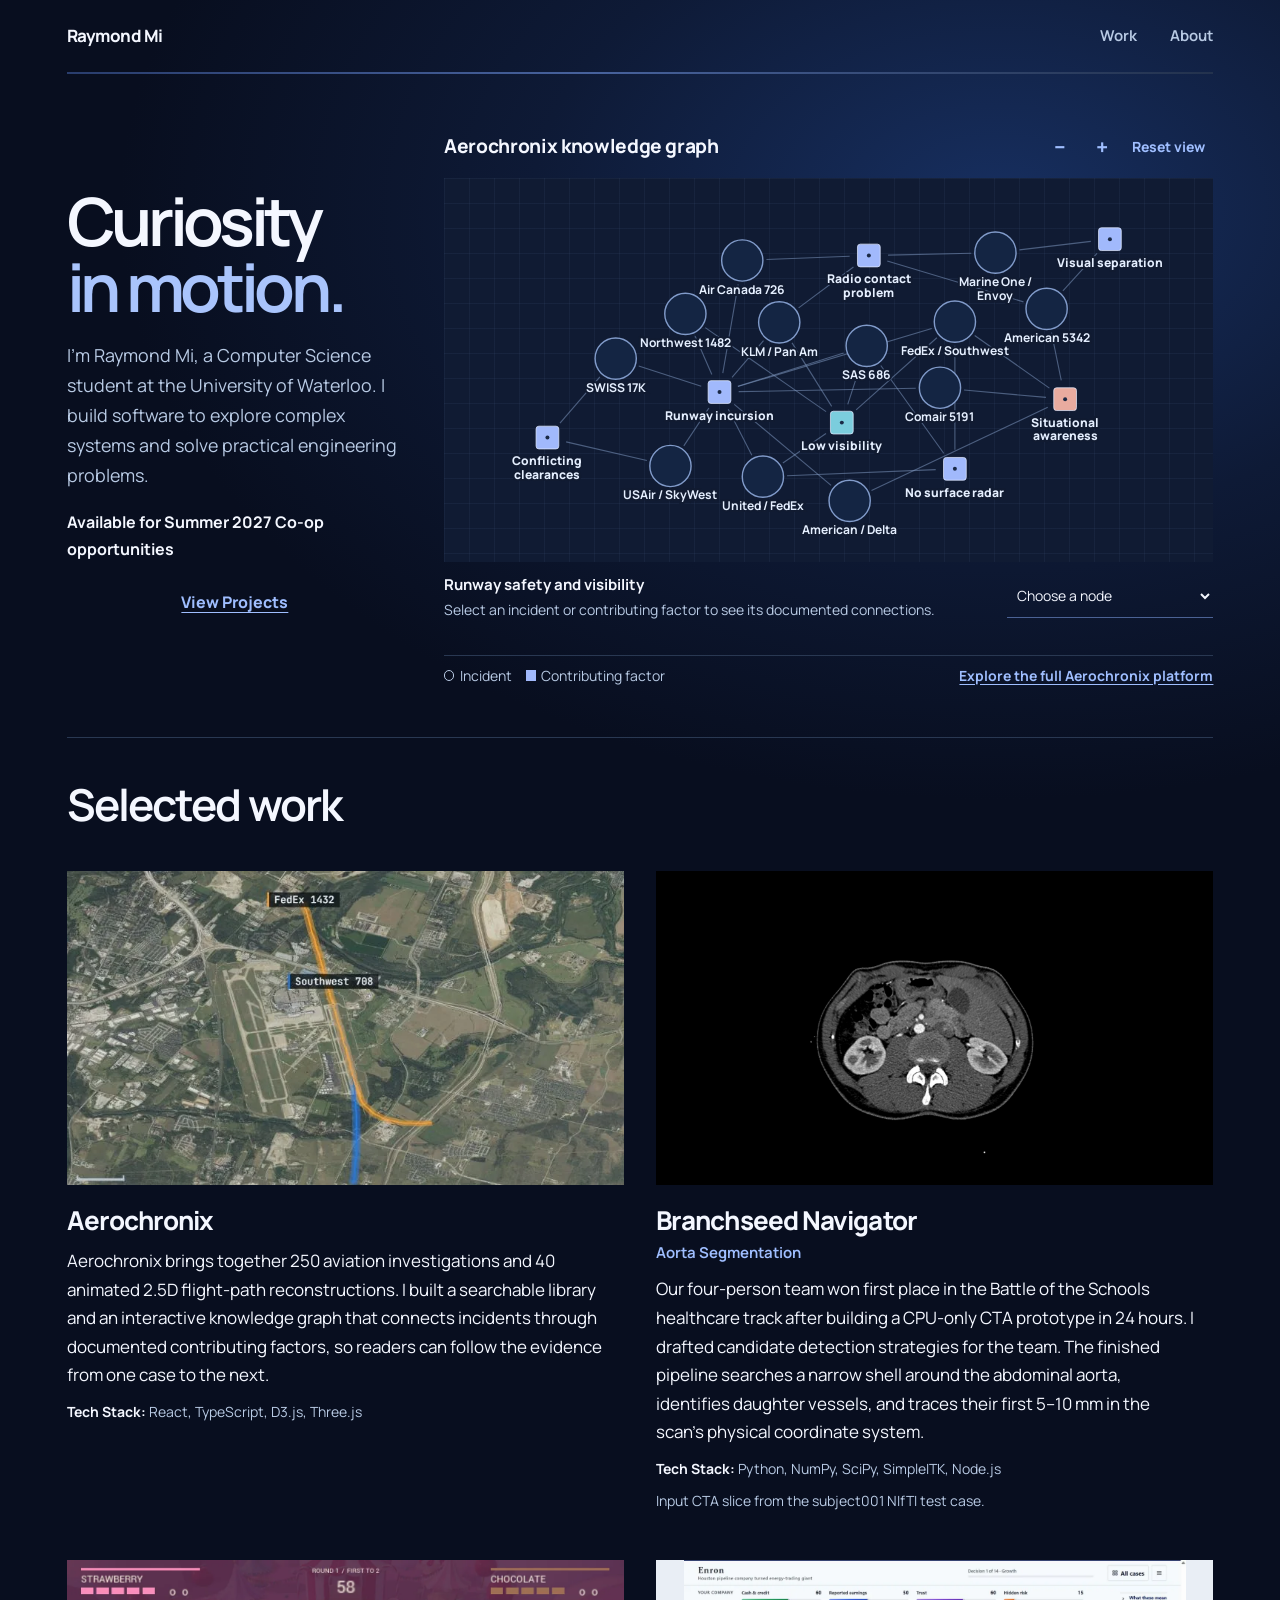
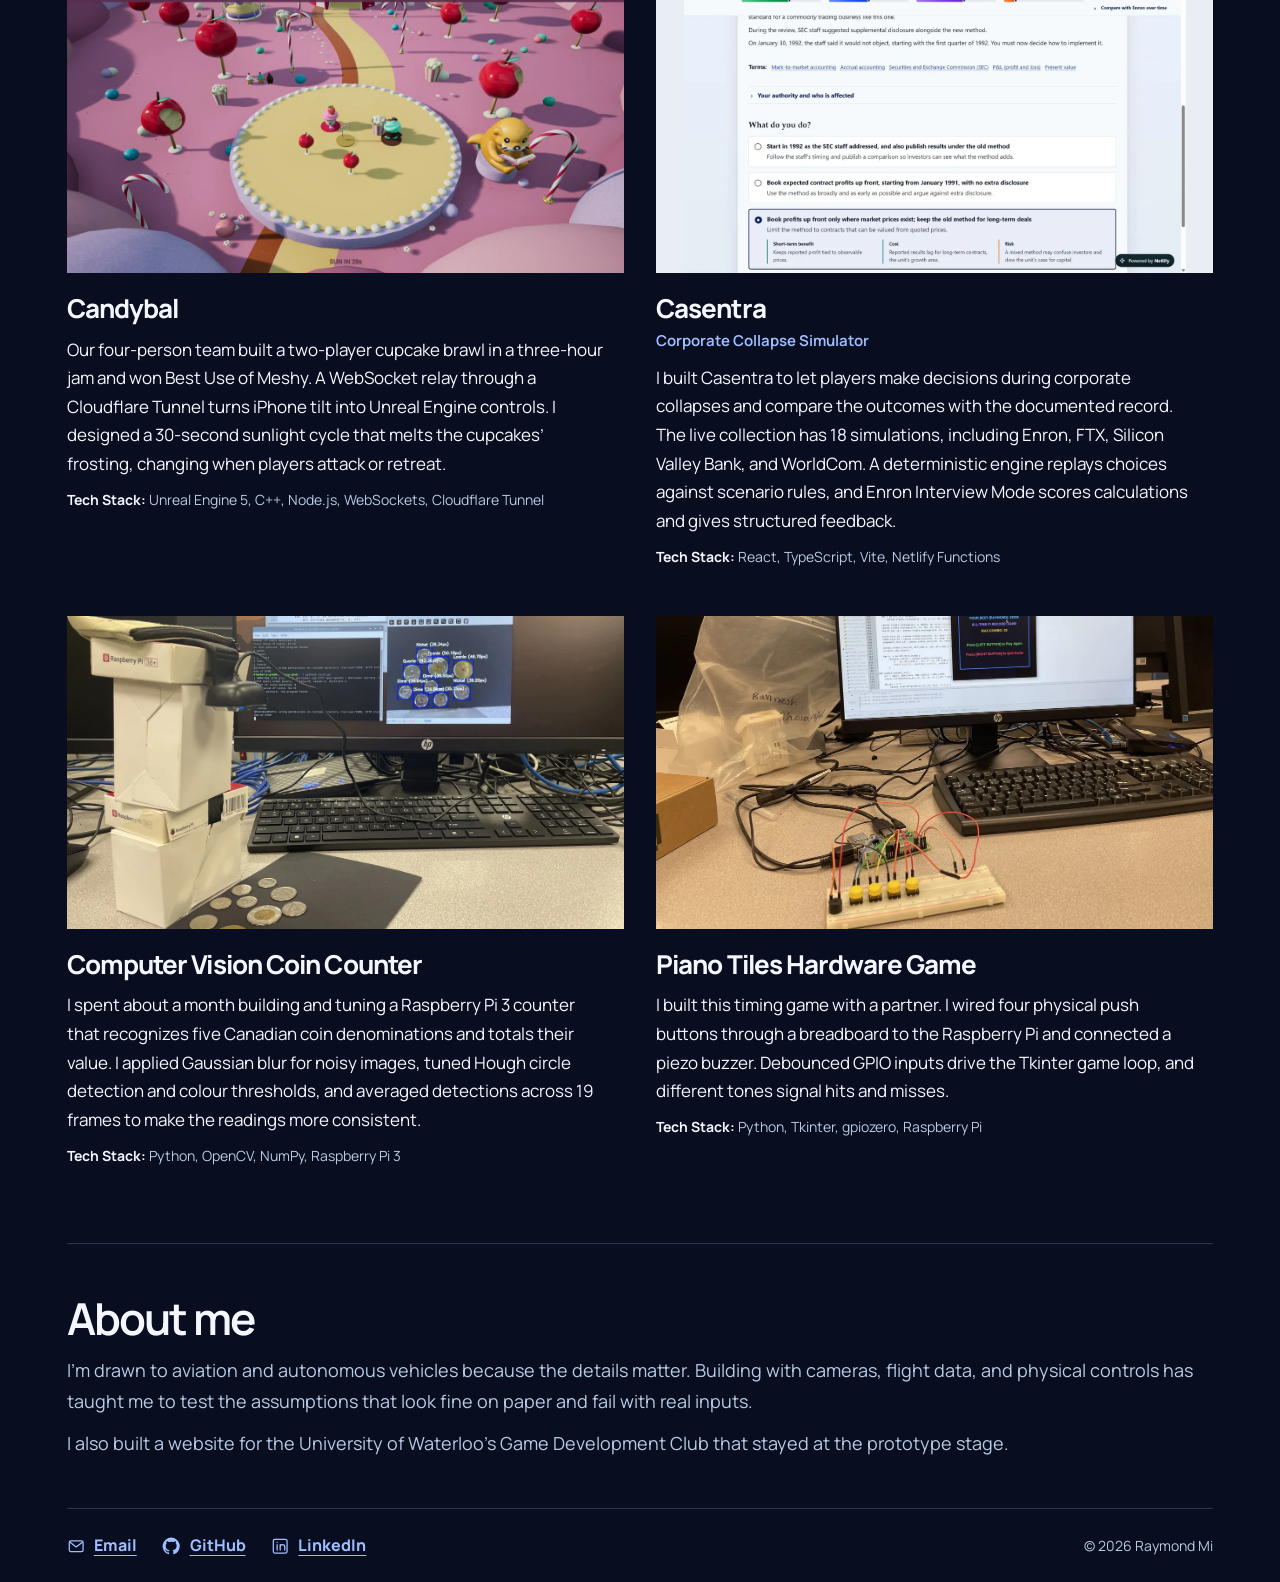
==== commit ec02f5ec: "Make the Aerochronix graph the portfolio centerpiece" ====
--- a/docs/index.html
+++ b/docs/index.html
@@ -8,7 +8,8 @@
     <title>Raymond Mi | Software Engineering Portfolio</title>
     <link rel="preload" href="assets/manrope-latin.woff2" as="font" type="font/woff2" crossorigin>
     <link rel="stylesheet" href="styles.css">
-    <script src="flight.js" defer></script>
+    <script type="module" src="hero-graph.js"></script>
+    <script src="page.js" defer></script>
   </head>
   <body>
     <a class="skip-link" href="#main">Skip to content</a>
@@ -17,30 +18,52 @@
       <nav class="main-nav" aria-label="Primary">
         <a href="#work">Work</a>
         <a href="#about">About</a>
-        <a href="#contact">Contact</a>
       </nav>
     </header>
     <main id="main" tabindex="-1">
-      <div class="hero-stage">
-        <section class="hero shell" aria-labelledby="hero-title">
-          <div class="hero-copy">
-            <h1 id="hero-title">Curiosity <span>in motion.</span></h1>
-            <p>I’m Raymond Mi, a Computer Science student at the University of Waterloo. I build software to explore how complex systems behave and how people make decisions inside them.</p>
-            <a class="primary-action" href="#work">View projects</a>
+      <section class="hero shell" aria-labelledby="hero-title">
+        <div class="hero-copy">
+          <h1 id="hero-title">Curiosity <span>in motion.</span></h1>
+          <p>I’m Raymond Mi, a Computer Science student at the University of Waterloo. I build software to explore complex systems and solve practical engineering problems.</p>
+          <p class="availability"><strong>Available for Summer 2027 Co-op opportunities</strong></p>
+          <a class="view-projects" href="#work">View Projects</a>
+        </div>
+
+        <div class="hero-graph" aria-labelledby="graph-title">
+          <div class="graph-header">
+            <h2 id="graph-title">Aerochronix knowledge graph</h2>
+            <div class="graph-controls" role="group" aria-label="Graph view controls">
+              <button type="button" data-graph-action="out" aria-label="Zoom out" disabled>−</button>
+              <button type="button" data-graph-action="in" aria-label="Zoom in" disabled>+</button>
+              <button type="button" data-graph-action="reset" disabled>Reset view</button>
+            </div>
           </div>
-          <figure class="flight">
-            <div class="flight-image">
-              <img id="flight-frame" src="assets/flight/overview-poster.webp" width="752" height="423" fetchpriority="high"
-                   alt="Aerochronix reconstruction showing the recorded paths of FedEx 1432 and Southwest 708 over Austin–Bergstrom International Airport">
-              <canvas class="flight-replay" width="752" height="423" data-frames="assets/flight/overview-frames.webp" aria-hidden="true"></canvas>
+          <div class="graph-canvas">
+            <img class="graph-fallback" src="assets/aerochronix-graph.webp" alt="A factor and linked cases in the Aerochronix knowledge graph" width="1265" height="712">
+            <svg class="graph-svg" xmlns="http://www.w3.org/2000/svg" role="group" aria-label="Incident graph. Use arrow keys to pan, plus or minus to zoom, or Tab to select nodes." tabindex="0" hidden></svg>
+          </div>
+          <div class="graph-interface">
+            <div class="graph-detail" aria-live="polite" aria-atomic="true">
+              <h3 class="graph-detail-title">Runway safety and visibility</h3>
+              <p class="graph-detail-description">Select an incident or contributing factor to see its documented connections.</p>
+              <div class="graph-detail-links" hidden>
+                <a class="graph-case-link" target="_blank" rel="noopener noreferrer">Read investigation</a>
+                <a class="graph-photo-link" target="_blank" rel="noopener noreferrer">Photo credit</a>
+              </div>
             </div>
-            <figcaption>
-              <a href="https://aerochronix.netlify.app/#/incidents/fedex-1432-southwest-708">FedEx 1432 / Southwest 708</a>
-              <span>Aerochronix reconstruction · USGS imagery<span class="flight-cue"> · Scroll to replay</span></span>
-            </figcaption>
-          </figure>
-        </section>
-      </div>
+            <label class="graph-picker">
+              <span class="sr-only">Choose a case or contributing factor</span>
+              <select disabled>
+                <option value="">Choose a node</option>
+              </select>
+            </label>
+          </div>
+          <div class="graph-footer">
+            <p><span class="graph-key graph-key--incident" aria-hidden="true"></span> Incident <span class="graph-key graph-key--factor" aria-hidden="true"></span> Contributing factor</p>
+            <a href="https://aerochronix.netlify.app/" target="_blank" rel="noopener noreferrer">Explore the full Aerochronix platform</a>
+          </div>
+        </div>
+      </section>
 
       <section class="work" id="work" tabindex="-1" aria-labelledby="work-title">
         <div class="shell">
@@ -48,106 +71,78 @@
           <div class="project-grid">
             <article class="project" aria-labelledby="aerochronix-title">
               <a class="project-media" href="https://aerochronix.netlify.app/" target="_blank" rel="noopener noreferrer" aria-label="View Aerochronix website (opens in a new tab)">
-                <img src="assets/aerochronix-graph.webp" alt="Aerochronix knowledge graph focused on low visibility, alongside its documented incident connections and evidence" width="1265" height="712" loading="lazy" decoding="async">
-                <span class="project-destination" aria-hidden="true"><span>View Aerochronix website</span></span>
+                <img src="assets/flight/overview-poster.webp" alt="Aerochronix’s fixed-camera reconstruction of FedEx 1432 and Southwest 708 at Austin, with their flight paths drawn in orange and blue" width="752" height="423" loading="lazy" decoding="async">
+                <span class="project-destination" aria-hidden="true"><span>Visit Website</span></span>
               </a>
               <h3 id="aerochronix-title">Aerochronix</h3>
-              <p class="project-summary">Search and filter aviation investigations, replay flight paths, and discover related incidents through their shared contributing factors.</p>
-              <p class="project-result project-result--aviation"><strong>250</strong> incidents <span aria-hidden="true">·</span> <strong>40</strong> animated 2.5D reconstructions</p>
-              <dl class="project-details">
-                <div><dt>Tech Stack</dt><dd>React, TypeScript, D3.js, Three.js</dd></div>
-                <div><dt>Implementation</dt><dd>An interactive D3 knowledge graph lays out incident and factor nodes progressively. Selecting a connection reveals the evidence behind it; the Three.js replay draws on recorded flight data.</dd></div>
-              </dl>
+              <p class="project-summary">Aerochronix brings together 250 aviation investigations and 40 animated 2.5D flight-path reconstructions. I built a searchable library and an interactive knowledge graph that connects incidents through documented contributing factors, so readers can follow the evidence from one case to the next.</p>
+              <p class="project-stack"><strong>Tech Stack:</strong> React, TypeScript, D3.js, Three.js</p>
+            </article>
+            <article class="project" aria-labelledby="branchseed-title">
+              <a class="project-media media--scan" href="https://github.com/nex0517/BOTS_2026" target="_blank" rel="noopener noreferrer" aria-label="View Branchseed Navigator on GitHub (opens in a new tab)">
+                <img src="assets/branchseed-cta.png" alt="Axial contrast-enhanced CT slice from the subject001 NIfTI test case" loading="lazy" decoding="async">
+                <span class="project-destination" aria-hidden="true"><span>View GitHub</span></span>
+              </a>
+              <h3 id="branchseed-title">Branchseed Navigator</h3>
+              <p class="project-subtitle">Aorta Segmentation</p>
+              <p class="project-summary">Our four-person team won first place in the Battle of the Schools healthcare track after building a CPU-only CTA prototype in 24 hours. I drafted candidate detection strategies for the team. The finished pipeline searches a narrow shell around the abdominal aorta, identifies daughter vessels, and traces their first 5–10 mm in the scan’s physical coordinate system.</p>
+              <p class="project-stack"><strong>Tech Stack:</strong> Python, NumPy, SciPy, SimpleITK, Node.js</p>
+              <p class="image-caption">Input CTA slice from the subject001 NIfTI test case.</p>
             </article>
             <article class="project" aria-labelledby="candybal-title">
               <a class="project-media" href="https://github.com/rayCoder08/devin-game-jam" target="_blank" rel="noopener noreferrer" aria-label="View Candybal on GitHub (opens in a new tab)">
                 <img src="assets/candybal-gameplay.webp" alt="Two playable cupcakes and a candy cane in Candybal’s colourful bakery arena" width="1280" height="720" loading="lazy" decoding="async">
-                <span class="project-destination" aria-hidden="true"><span>View Candybal on GitHub</span></span>
+                <span class="project-destination" aria-hidden="true"><span>View GitHub</span></span>
               </a>
               <h3 id="candybal-title">Candybal</h3>
-              <p class="project-summary">A two-player cupcake brawl that uses iPhone tilt as the controller. A WebSocket relay sends motion input to Unreal Engine through a Cloudflare Tunnel.</p>
-              <p class="project-result"><strong>Best Use of Meshy</strong> <span aria-hidden="true">·</span> Four-person team, three-hour game jam</p>
-              <dl class="project-details">
-                <div><dt>Tech Stack</dt><dd>Unreal Engine 5, C++, Node.js, WebSocket, Cloudflare Tunnel</dd></div>
-                <div><dt>Implementation</dt><dd>I designed the periodic sunlight mechanic. Melting both players’ frosting adds a deadline that changes when players attack or retreat.</dd></div>
-              </dl>
+              <p class="project-summary">Our four-person team built a two-player cupcake brawl in a three-hour jam and won Best Use of Meshy. A WebSocket relay through a Cloudflare Tunnel turns iPhone tilt into Unreal Engine controls. I designed a 30-second sunlight cycle that melts the cupcakes’ frosting, changing when players attack or retreat.</p>
+              <p class="project-stack"><strong>Tech Stack:</strong> Unreal Engine 5, C++, Node.js, WebSockets, Cloudflare Tunnel</p>
             </article>
             <article class="project" aria-labelledby="casentra-title">
               <a class="project-media media--casentra" href="https://casentra.netlify.app/" target="_blank" rel="noopener noreferrer" aria-label="View Casentra website (opens in a new tab)">
                 <img src="assets/casentra-decision.webp" alt="Casentra’s Enron decision screen with company indicators, historical context, and three accounting policy choices" width="1280" height="800" loading="lazy" decoding="async">
-                <span class="project-destination" aria-hidden="true"><span>View Casentra website</span></span>
+                <span class="project-destination" aria-hidden="true"><span>Visit Website</span></span>
               </a>
               <h3 id="casentra-title">Casentra</h3>
               <p class="project-subtitle">Corporate Collapse Simulator</p>
-              <p class="project-summary">Make decisions during historical corporate crises, from Enron and WorldCom to Silicon Valley Bank and FTX, and compare the outcome with the historical record.</p>
-              <p class="project-result"><strong>18 playable historical simulations</strong> <span aria-hidden="true">·</span> Enron Interview Mode</p>
-              <dl class="project-details">
-                <div><dt>Tech Stack</dt><dd>React, TypeScript, Vite, Netlify Functions</dd></div>
-                <div><dt>Implementation</dt><dd>A deterministic engine replays decisions against scenario rules. Enron Interview Mode applies structured scoring to calculations and offers feedback on the reasoning.</dd></div>
-              </dl>
-            </article>
-            <article class="project" aria-labelledby="branchseed-title">
-              <a class="project-media media--scan" href="https://github.com/nex0517/BOTS_2026" target="_blank" rel="noopener noreferrer" aria-label="View Branchseed Navigator on GitHub (opens in a new tab)">
-                <img src="assets/branchseed-cta.png" alt="Axial contrast-enhanced CT slice from the subject001 NIfTI test case" loading="lazy" decoding="async">
-                <span class="project-destination" aria-hidden="true"><span>View Branchseed Navigator on GitHub</span></span>
-              </a>
-              <h3 id="branchseed-title">Branchseed Navigator</h3>
-              <p class="project-subtitle">Aorta Segmentation</p>
-              <p class="project-summary">Our four-person team built a CPU-only pipeline in 24 hours to find the daughter vessels branching from a supplied abdominal aorta mask in CTA scans.</p>
-              <p class="project-result"><strong>First place, healthcare track</strong> <span aria-hidden="true">·</span> Battle of the Schools</p>
-              <dl class="project-details">
-                <div><dt>Tech Stack</dt><dd>Python, NumPy, SciPy, SimpleITK, Node.js</dd></div>
-                <div><dt>Implementation</dt><dd>The pipeline restricts its search to a narrow physical shell around the aorta, then traces the first 5–10 mm of each candidate branch. It preserves the scan’s physical coordinates and runs under a four-core CPU and 8 GB RAM limit.</dd></div>
-              </dl>
-              <p class="image-caption">Input CTA slice from the subject001 NIfTI test case.</p>
+              <p class="project-summary">I built Casentra to let players make decisions during corporate collapses and compare the outcomes with the documented record. The live collection has 18 simulations, including Enron, FTX, Silicon Valley Bank, and WorldCom. A deterministic engine replays choices against scenario rules, and Enron Interview Mode scores calculations and gives structured feedback.</p>
+              <p class="project-stack"><strong>Tech Stack:</strong> React, TypeScript, Vite, Netlify Functions</p>
             </article>
             <article class="project" aria-labelledby="coin-counter-title">
               <a class="project-media media--coin" href="https://github.com/rayCoder08/coin-counter-opencv" target="_blank" rel="noopener noreferrer" aria-label="View Coin Counter on GitHub (opens in a new tab)">
                 <img src="assets/coin-counter.webp" alt="Coin counter setup with a Raspberry Pi, coins, and detected coin labels displayed on a monitor" width="1280" height="960" loading="lazy" decoding="async">
-                <span class="project-destination" aria-hidden="true"><span>View Coin Counter on GitHub</span></span>
+                <span class="project-destination" aria-hidden="true"><span>View GitHub</span></span>
               </a>
               <h3 id="coin-counter-title">Computer Vision Coin Counter</h3>
-              <p class="project-summary">A Raspberry Pi counter that identifies five Canadian coin denominations, annotates the detections, and calculates their total value.</p>
-              <dl class="project-details">
-                <div><dt>Tech Stack</dt><dd>Python, OpenCV, NumPy, Raspberry Pi 3</dd></div>
-                <div><dt>Implementation</dt><dd>I used Gaussian blur and Hough circles to localize coins, then grouped detections across 19 frames. Calibrated radii and inner-versus-outer colour distinguish the similarly sized loonie and toonie.</dd></div>
-              </dl>
+              <p class="project-summary">I spent about a month building and tuning a Raspberry Pi 3 counter that recognizes five Canadian coin denominations and totals their value. I applied Gaussian blur for noisy images, tuned Hough circle detection and colour thresholds, and averaged detections across 19 frames to make the readings more consistent.</p>
+              <p class="project-stack"><strong>Tech Stack:</strong> Python, OpenCV, NumPy, Raspberry Pi 3</p>
             </article>
             <article class="project" aria-labelledby="piano-tiles-title">
               <a class="project-media media--piano" href="https://github.com/rayCoder08/piano-tiles-game" target="_blank" rel="noopener noreferrer" aria-label="View Piano Tiles on GitHub (opens in a new tab)">
                 <img src="assets/piano-tiles.webp" alt="Piano Tiles game running on a monitor beside a Raspberry Pi and four physical button controls" width="1280" height="960" loading="lazy" decoding="async">
-                <span class="project-destination" aria-hidden="true"><span>View Piano Tiles on GitHub</span></span>
+                <span class="project-destination" aria-hidden="true"><span>View GitHub</span></span>
               </a>
               <h3 id="piano-tiles-title">Piano Tiles Hardware Game</h3>
-              <p class="project-summary">I built a timing game with a partner. A Tkinter interface responds to four physical buttons wired through a breadboard to a Raspberry Pi.</p>
-              <dl class="project-details">
-                <div><dt>Tech Stack</dt><dd>Python, Tkinter, gpiozero, Raspberry Pi</dd></div>
-                <div><dt>Implementation</dt><dd>I wired the controls and piezo buzzer. Debounced GPIO inputs drive the game loop, and the buzzer plays distinct feedback for hits and misses.</dd></div>
-              </dl>
+              <p class="project-summary">I built this timing game with a partner. I wired four physical push buttons through a breadboard to the Raspberry Pi and connected a piezo buzzer. Debounced GPIO inputs drive the Tkinter game loop, and different tones signal hits and misses.</p>
+              <p class="project-stack"><strong>Tech Stack:</strong> Python, Tkinter, gpiozero, Raspberry Pi</p>
             </article>
           </div>
         </div>
       </section>
 
       <section class="about shell" id="about" aria-labelledby="about-title">
-        <div class="about-copy">
-          <h2 id="about-title">About me</h2>
-          <p>I’m a first-year Computer Science student at the University of Waterloo. I’m interested in software engineering that makes complex systems easier to understand, especially in aviation and autonomous vehicles.</p>
-          <p>I like building things that respond to the real world. Working with computer vision, Raspberry Pis, and motion sensors means testing real inputs and figuring out what breaks outside a demo.</p>
-          <p class="earlier-work">I also built the <a href="https://github.com/rayCoder08/mgci-game-dev-club-website">website for my high school’s game development club</a>, including a showcase of nine student-built games.</p>
-        </div>
+        <h2 id="about-title">About me</h2>
+        <p>I’m drawn to aviation and autonomous vehicles because the details matter. Building with cameras, flight data, and physical controls has taught me to test the assumptions that look fine on paper and fail with real inputs.</p>
+        <p>I also built a website for the University of Waterloo’s Game Development Club that stayed at the prototype stage.</p>
       </section>
 
-      <section class="contact shell" id="contact" aria-labelledby="contact-title">
-        <h2 id="contact-title">Let’s connect.</h2>
-        <div class="contact-links">
-          <a class="icon-link" href="mailto:raymond.mi365@gmail.com"><svg class="icon" aria-hidden="true" focusable="false"><use href="assets/icons.svg#mail"></use></svg>Email</a>
-          <a class="icon-link" href="https://github.com/rayCoder08"><svg class="icon" aria-hidden="true" focusable="false"><use href="assets/icons.svg#github"></use></svg>GitHub</a>
-          <a class="icon-link" href="https://www.linkedin.com/in/raymond-mi/"><svg class="icon" aria-hidden="true" focusable="false"><use href="assets/icons.svg#linkedin"></use></svg>LinkedIn</a>
-        </div>
-      </section>
     </main>
     <footer class="site-footer shell">
+      <nav class="footer-links" aria-label="Social links">
+        <a class="icon-link" href="mailto:raymond.mi365@gmail.com"><svg class="icon" aria-hidden="true" focusable="false"><use href="assets/icons.svg#mail"></use></svg>Email</a>
+        <a class="icon-link" href="https://github.com/rayCoder08"><svg class="icon" aria-hidden="true" focusable="false"><use href="assets/icons.svg#github"></use></svg>GitHub</a>
+        <a class="icon-link" href="https://www.linkedin.com/in/raymond-mi/"><svg class="icon" aria-hidden="true" focusable="false"><use href="assets/icons.svg#linkedin"></use></svg>LinkedIn</a>
+      </nav>
       <small>© 2026 Raymond Mi</small>
     </footer>
   </body>
--- a/docs/styles.css
+++ b/docs/styles.css
@@ -18,10 +18,11 @@
   --rule: #293852;
   --gutter: clamp(24px, 5.2vw, 80px);
   --shell: 1240px;
-  --radius: 5px;
 }
 
 *, *::before, *::after { box-sizing: border-box; }
+
+html { scroll-behavior: smooth; }
 
 body {
   margin: 0;
@@ -112,139 +113,218 @@
 
 .hero {
   display: grid;
-  grid-template-columns: minmax(0, .85fr) minmax(0, 1.15fr);
-  align-items: center;
-  gap: clamp(2rem, 5vw, 4.5rem);
-  padding-block: clamp(4.1rem, 7.2vw, 6.75rem) clamp(4rem, 6.2vw, 5.75rem);
+  grid-template-columns: minmax(0, .7fr) minmax(0, 1.6fr);
+  align-items: center;
+  gap: clamp(1.5rem, 3.2vw, 3.4rem);
+  padding-block: clamp(2.25rem, 4vw, 3.3rem) clamp(2.1rem, 3.9vw, 3.35rem);
 }
 
 .hero h1 {
-  font-size: clamp(3.55rem, 6.2vw, 4.75rem);
+  font-size: clamp(3.1rem, 5.2vw, 4.75rem);
   line-height: .99;
   letter-spacing: -.065em;
   font-weight: 650;
 }
 
-.hero h1 span {
-  display: block;
-  color: #a9c4fc;
-}
+.hero h1 span { display: block; color: #a9c4fc; }
 
 .hero-copy p {
-  max-width: 29rem;
-  margin-block: 1.45rem 1.65rem;
+  margin-top: 1.25rem;
+  max-width: 31ch;
   color: var(--secondary);
   font-size: clamp(1rem, 1.4vw, 1.125rem);
 }
 
-.primary-action {
-  display: inline-flex;
-  min-height: 48px;
-  align-items: center;
-  justify-content: center;
-  border: 1px solid #8cb7ff;
-  border-radius: var(--radius);
-  background: #9dbdff;
-  color: var(--background);
-  padding-inline: 1.15rem;
-  font-size: .9375rem;
-  font-weight: 800;
-  text-decoration: none;
-}
-
-.primary-action:hover { background: var(--text); }
-
-.flight { min-width: 0; }
-
-.flight-image {
-  position: relative;
-  aspect-ratio: 16 / 9;
+.hero-copy .availability {
+  margin-top: 1.15rem;
+  max-width: none;
+  color: var(--text);
+  font-size: 1rem;
+}
+
+.view-projects {
+  display: table;
+  margin: 1.1rem auto 0;
+  padding-block: .55rem;
+  color: var(--link);
+  font-weight: 750;
+  text-underline-offset: .28em;
+}
+
+.view-projects:hover { color: var(--text); }
+
+.sr-only {
+  position: absolute;
+  width: 1px;
+  height: 1px;
+  padding: 0;
   overflow: hidden;
-  border: 1px solid #3a4c68;
-  border-radius: var(--radius);
-  background: var(--surface);
-}
-
-.flight img, .flight-replay {
-  width: 100%;
-  height: 100%;
-}
-
-.flight-replay {
-  position: absolute;
-  inset: 0;
-  pointer-events: none;
-}
-
-.flight figcaption {
+  clip-path: inset(50%);
+  white-space: nowrap;
+}
+
+.hero-graph { min-width: 0; }
+
+.graph-header, .graph-footer {
   display: flex;
+  align-items: center;
   justify-content: space-between;
   flex-wrap: wrap;
-  gap: .125rem 1.2rem;
+  gap: .15rem .8rem;
+}
+
+.graph-header { margin-bottom: .55rem; }
+
+.graph-header h2 {
+  font-size: clamp(1.03rem, 1.5vw, 1.26rem);
+  font-weight: 750;
+  letter-spacing: -.018em;
+}
+
+.graph-controls { display: flex; align-items: center; gap: .15rem; }
+
+.graph-controls button {
+  min-height: 44px;
+  min-width: 40px;
+  padding: .25rem .5rem;
+  border: 0;
+  background: transparent;
+  color: var(--link);
+  font: inherit;
+  font-size: .875rem;
+  font-weight: 750;
+  cursor: pointer;
+}
+
+.graph-controls button:hover { color: var(--text); text-decoration: underline; }
+.graph-controls button:disabled { opacity: .55; cursor: default; text-decoration: none; }
+.graph-controls button[aria-label] { font-size: 1.35rem; line-height: 1; }
+
+.graph-canvas {
+  position: relative;
+  height: clamp(345px, 30vw, 418px);
+  overflow: hidden;
+  background-color: #101b33;
+  background-image:
+    linear-gradient(to right, rgb(114 152 210 / .07) 1px, transparent 1px),
+    linear-gradient(to bottom, rgb(114 152 210 / .07) 1px, transparent 1px);
+  background-size: 25px 25px;
+}
+
+.graph-svg, .graph-fallback { display: block; width: 100%; height: 100%; }
+.graph-canvas [hidden], .graph-detail-links[hidden], .graph-photo-link[hidden] { display: none; }
+.graph-fallback { object-fit: contain; }
+.graph-svg { cursor: grab; touch-action: pan-y; user-select: none; }
+.graph-svg.is-dragging, .graph-svg.is-dragging .graph-node { cursor: grabbing; }
+
+.graph-svg:focus-visible, .graph-controls button:focus-visible, .graph-picker select:focus-visible {
+  outline: 2px solid var(--link);
+  outline-offset: -2px;
+}
+
+.graph-edge {
+  fill: none;
+  stroke: #859fc8;
+  stroke-width: 1.1;
+  opacity: .51;
+  vector-effect: non-scaling-stroke;
+  pointer-events: none;
+}
+
+.graph-edge.is-active { stroke: #a9cdff; stroke-width: 2; opacity: 1; }
+.graph-edge.is-muted { opacity: .14; }
+.graph-node { cursor: pointer; outline: none; }
+.graph-node.is-dimmed { opacity: .64; }
+.graph-node:is(:hover, :focus-visible) { opacity: 1; }
+.graph-node-hit { fill: transparent; }
+.graph-incident-ring { fill: #142543; stroke: #819bca; stroke-width: 2; }
+.graph-factor-shape { fill: #a1b9fc; stroke: #e3ebff; stroke-width: 1; }
+.graph-factor-center { fill: #1a2945; }
+.graph-node[data-category="environment"] .graph-factor-shape { fill: #7bcddd; }
+.graph-node[data-category="human"] .graph-factor-shape { fill: #e9ab9f; }
+
+.graph-node:is(.is-selected, :hover, :focus-visible) :is(.graph-incident-ring, .graph-factor-shape) {
+  stroke: #f4f7ff;
+  stroke-width: 4;
+}
+
+.graph-node-label {
+  fill: #e5efff;
+  stroke: #111b31;
+  stroke-width: 5.5;
+  paint-order: stroke;
+  font-size: 17px;
+  font-weight: 700;
+  pointer-events: none;
+}
+
+.graph-node--factor .graph-node-label { font-weight: 800; }
+
+.graph-interface {
+  display: grid;
+  grid-template-columns: minmax(0, 1fr) minmax(145px, .38fr);
+  align-items: start;
+  gap: .45rem 1.25rem;
   margin-top: .75rem;
+}
+
+.graph-detail { min-height: 5.05rem; }
+.graph-detail h3 { font-size: .9375rem; line-height: 1.4; }
+.graph-detail-description { color: var(--secondary); font-size: .875rem; line-height: 1.5; margin-top: .23rem; }
+
+.graph-detail-links {
+  display: flex;
+  flex-wrap: wrap;
+  gap: .1rem 1rem;
+  margin-top: .22rem;
+  font-size: .8125rem;
+}
+
+.graph-detail-links a, .graph-footer a {
+  color: var(--link);
+  text-underline-offset: .2em;
+  font-weight: 700;
+}
+
+.graph-picker select {
+  width: 100%;
+  min-height: 44px;
+  padding: .2rem .4rem;
+  border: 0;
+  border-bottom: 1px solid #4b6294;
+  border-radius: 0;
+  background: transparent;
+  color: var(--text);
+  font: inherit;
+  font-size: .875rem;
+  text-overflow: ellipsis;
+}
+
+.graph-picker option, .graph-picker optgroup { background: #101b33; }
+
+.graph-footer {
+  border-top: 1px solid var(--rule);
+  padding-top: .5rem;
+  font-size: .875rem;
   color: var(--secondary);
-  font-size: .875rem;
-  line-height: 1.5;
-}
-
-.flight figcaption a {
-  color: var(--text);
-  font-weight: 650;
-  text-underline-offset: .23em;
-}
-
-.flight figcaption a:hover { color: var(--link); }
-.flight-cue { display: none; }
-
-.work, .about, .contact { scroll-margin-top: 1.5rem; }
+}
+
+.graph-footer p { display: flex; gap: .35rem; align-items: center; }
+.graph-key { width: .64rem; height: .64rem; display: inline-block; flex: none; }
+.graph-key--incident { border-radius: 50%; border: 1.5px solid #b8cae4; }
+.graph-key--factor { margin-left: .5rem; background: #a1b9fc; }
+
+.work, .about { scroll-margin-top: 1.5rem; }
 
 .work > .shell {
-  padding-top: clamp(2rem, 5vw, 3.5rem);
+  padding-top: clamp(1.5rem, 3.4vw, 2.6rem);
   border-top: 1px solid var(--rule);
-}
-
-@media (min-width: 900px) and (min-height: 650px) and (prefers-reduced-motion: no-preference) {
-  .flight-motion .hero-stage {
-    --flight-travel: clamp(260px, 46svh, 390px);
-  }
-
-  .flight-motion .hero-stage::after {
-    content: "";
-    display: block;
-    height: var(--flight-travel);
-  }
-
-  .flight-motion .hero {
-    position: sticky;
-    top: 0;
-    min-height: min(680px, calc(100svh - 74px));
-    padding-block: clamp(2.5rem, 7svh, 4.5rem);
-    opacity: var(--hero-alpha, 1);
-  }
-
-  .flight-motion .flight-cue { display: inline; }
-
-  .flight-motion .work {
-    position: relative;
-    z-index: 1;
-    margin-top: calc(-1 * clamp(112px, 20svh, 176px));
-    background: var(--background);
-  }
-
-  .flight-motion .work::before {
-    content: "";
-    position: absolute;
-    inset: auto 0 100%;
-    height: 60px;
-    background: linear-gradient(transparent, var(--background));
-    pointer-events: none;
-  }
 }
 
 .project-grid {
   display: grid;
   grid-template-columns: repeat(2, minmax(0, 1fr));
-  gap: 3.5rem 2rem;
+  gap: 3rem 2rem;
   margin-top: clamp(1.5rem, 3.4vw, 2.65rem);
 }
 
@@ -261,12 +341,8 @@
   width: 100%;
   aspect-ratio: 16 / 9;
   overflow: hidden;
-  border: 1px solid #384762;
-  border-radius: var(--radius);
   background: var(--surface);
 }
-
-.project:first-child .project-media { border-color: #5574b5; }
 
 .project-destination {
   position: absolute;
@@ -286,6 +362,7 @@
 }
 
 .project-media:focus-visible .project-destination { opacity: 1; }
+.project-media:focus-visible { border-radius: 0; }
 
 @media (hover: hover) and (pointer: fine) {
   .project-media:hover .project-destination { opacity: 1; }
@@ -316,7 +393,8 @@
 }
 
 .project-media.media--scan { background: #000; }
-.media--casentra img { object-position: center top; }
+.project-media.media--casentra { background: #e9eef5; }
+.media--casentra img { object-fit: contain; }
 .media--scan img { object-fit: contain; }
 .media--coin img { object-position: center 72%; }
 .media--piano img { object-position: center bottom; }
@@ -343,33 +421,14 @@
   font-size: clamp(1rem, 1.45vw, 1.0625rem);
 }
 
-.project-result {
-  margin-top: .7rem;
-  color: var(--link);
-  font-size: .9375rem;
-}
-
-.project-result span { margin-inline: .2em; }
-.project-result--aviation strong { font-size: 1.0625rem; }
-
-.project-details {
-  display: grid;
-  gap: .52rem;
-  width: 100%;
-  margin-top: .9rem;
-  font-size: .9375rem;
-  line-height: 1.62;
-}
-
-.project-details > div {
-  display: grid;
-  grid-template-columns: 7.8rem minmax(0, 1fr);
-  gap: .95rem;
-}
-
-.project-details dt { color: var(--text); font-weight: 750; }
-.project-details dd, .image-caption { color: var(--secondary); }
-.image-caption { margin-top: .55rem; font-size: .875rem; }
+.project-stack, .image-caption {
+  margin-top: .68rem;
+  color: var(--secondary);
+  font-size: .875rem;
+  line-height: 1.55;
+}
+
+.project-stack strong { color: var(--text); }
 
 .icon {
   width: 1.15em;
@@ -398,94 +457,72 @@
 
 .about {
   border-top: 1px solid var(--rule);
-  margin-top: clamp(3.75rem, 7vw, 6rem);
-  padding-block: clamp(2.1rem, 5.5vw, 4.25rem);
-}
-
-.about-copy { max-width: 66ch; }
-
-.about-copy p {
-  margin-top: .9rem;
+  margin-top: clamp(3.2rem, 6vw, 4.75rem);
+  padding-block: clamp(1.8rem, 4vw, 3.15rem);
+}
+
+.about p {
+  margin-top: .75rem;
   color: var(--secondary);
   font-size: clamp(1rem, 1.5vw, 1.125rem);
 }
-
-.about-copy .earlier-work { font-size: .9375rem; }
-.earlier-work a, .legacy-route a { color: var(--link); text-underline-offset: .2em; }
 .legacy-route { padding-block: 2rem; }
-
-.contact {
-  border-top: 1px solid var(--rule);
-  padding-block: clamp(1.6rem, 3.5vw, 2.7rem);
-}
-
-.contact h2 { font-size: clamp(1.55rem, 2.8vw, 2.25rem); }
-
-.contact-links {
+.legacy-route a { color: var(--link); text-underline-offset: .2em; }
+
+.site-footer {
   display: flex;
+  align-items: center;
+  justify-content: space-between;
   flex-wrap: wrap;
-  gap: .2rem clamp(1.2rem, 3vw, 2rem);
-  margin-top: .55rem;
-}
-
-.site-footer {
-  padding-block: 1.45rem;
+  gap: .35rem 1rem;
+  padding-block: .9rem;
   border-top: 1px solid var(--rule);
   color: var(--secondary);
 }
 
+.footer-links { display: flex; flex-wrap: wrap; gap: .15rem clamp(1rem, 3vw, 1.6rem); }
 .site-footer small { font-size: .875rem; }
 
-@media (prefers-reduced-motion: no-preference) {
-  .project-entered {
-    animation: project-enter 460ms cubic-bezier(.22, .65, .24, 1);
-  }
-}
-
-@keyframes project-enter {
-  from { opacity: .48; transform: translateY(14px); }
-  to { opacity: 1; transform: translateY(0); }
-}
-
-@media (max-width: 1000px) {
-  .project-details > div {
-    grid-template-columns: minmax(0, 1fr);
-    gap: .08rem;
-  }
+@media (max-width: 950px) {
+  .hero { grid-template-columns: minmax(0, 1fr); }
+  .hero-copy p { max-width: 46ch; }
+  .graph-canvas { height: clamp(320px, 55vw, 410px); }
+  .view-projects { margin-inline: 0; }
 }
 
 @media (max-width: 760px) {
   body {
     background:
-      radial-gradient(ellipse 520px 520px at 72% 260px, #142b56 0%, #0c152c 69%, transparent 100%),
+      radial-gradient(ellipse 520px 520px at 72% 190px, #142b56 0%, #0c152c 69%, transparent 100%),
       var(--background);
   }
 
-  .hero {
-    grid-template-columns: minmax(0, 1fr);
-    align-items: start;
-    padding-block: clamp(2.7rem, 8vw, 4rem) 2.6rem;
-    gap: 1.65rem;
-  }
-
+  .hero { padding-block: clamp(2rem, 7vw, 3.8rem) 2.2rem; gap: 1.35rem; }
   .hero h1 { font-size: clamp(2.75rem, 9vw, 3.75rem); }
-  .hero-copy p { margin-block: 1rem 1.2rem; }
-  .flight figcaption { margin-top: .55rem; }
-  .project-grid { grid-template-columns: minmax(0, 1fr); gap: 2.75rem; }
-  .project h3 { margin-top: 1rem; }
+  .hero-copy p { margin-top: .8rem; }
+  .view-projects { margin: .6rem auto 0; }
+  .graph-canvas { height: clamp(280px, 89vw, 354px); }
+  .graph-header { gap: .05rem .3rem; }
+  .graph-header h2 { font-size: .97rem; }
+  .graph-controls button { min-width: 34px; padding-inline: .24rem; }
+  .graph-interface { grid-template-columns: minmax(0, 1fr); gap: .25rem; }
+  .graph-detail { min-height: 0; }
+  .graph-picker { grid-row: 1; }
+  .graph-picker select { font-size: 1rem; }
+  .graph-footer { margin-top: .68rem; row-gap: .28rem; }
+  .graph-node--incident .graph-node-label { opacity: 0; }
+  .graph-node--incident:is(.is-selected, :hover, :focus-visible) .graph-node-label { opacity: 1; }
+  .graph-node-label { font-size: 22px; }
+  .project-grid { grid-template-columns: minmax(0, 1fr); gap: 2.6rem; }
+  .project h3 { margin-top: .85rem; }
 }
 
 @media (max-width: 420px) {
-  .site-header {
-    gap: .25rem .85rem;
-    min-height: 62px;
-  }
-
+  .site-header { gap: .25rem .85rem; min-height: 62px; }
   .main-nav { gap: 1rem; }
-
-  .project-details { margin-top: .8rem; }
 }
 
 @media (prefers-reduced-motion: reduce) {
+  html { scroll-behavior: auto; }
   .project-destination { transition: none; }
 }
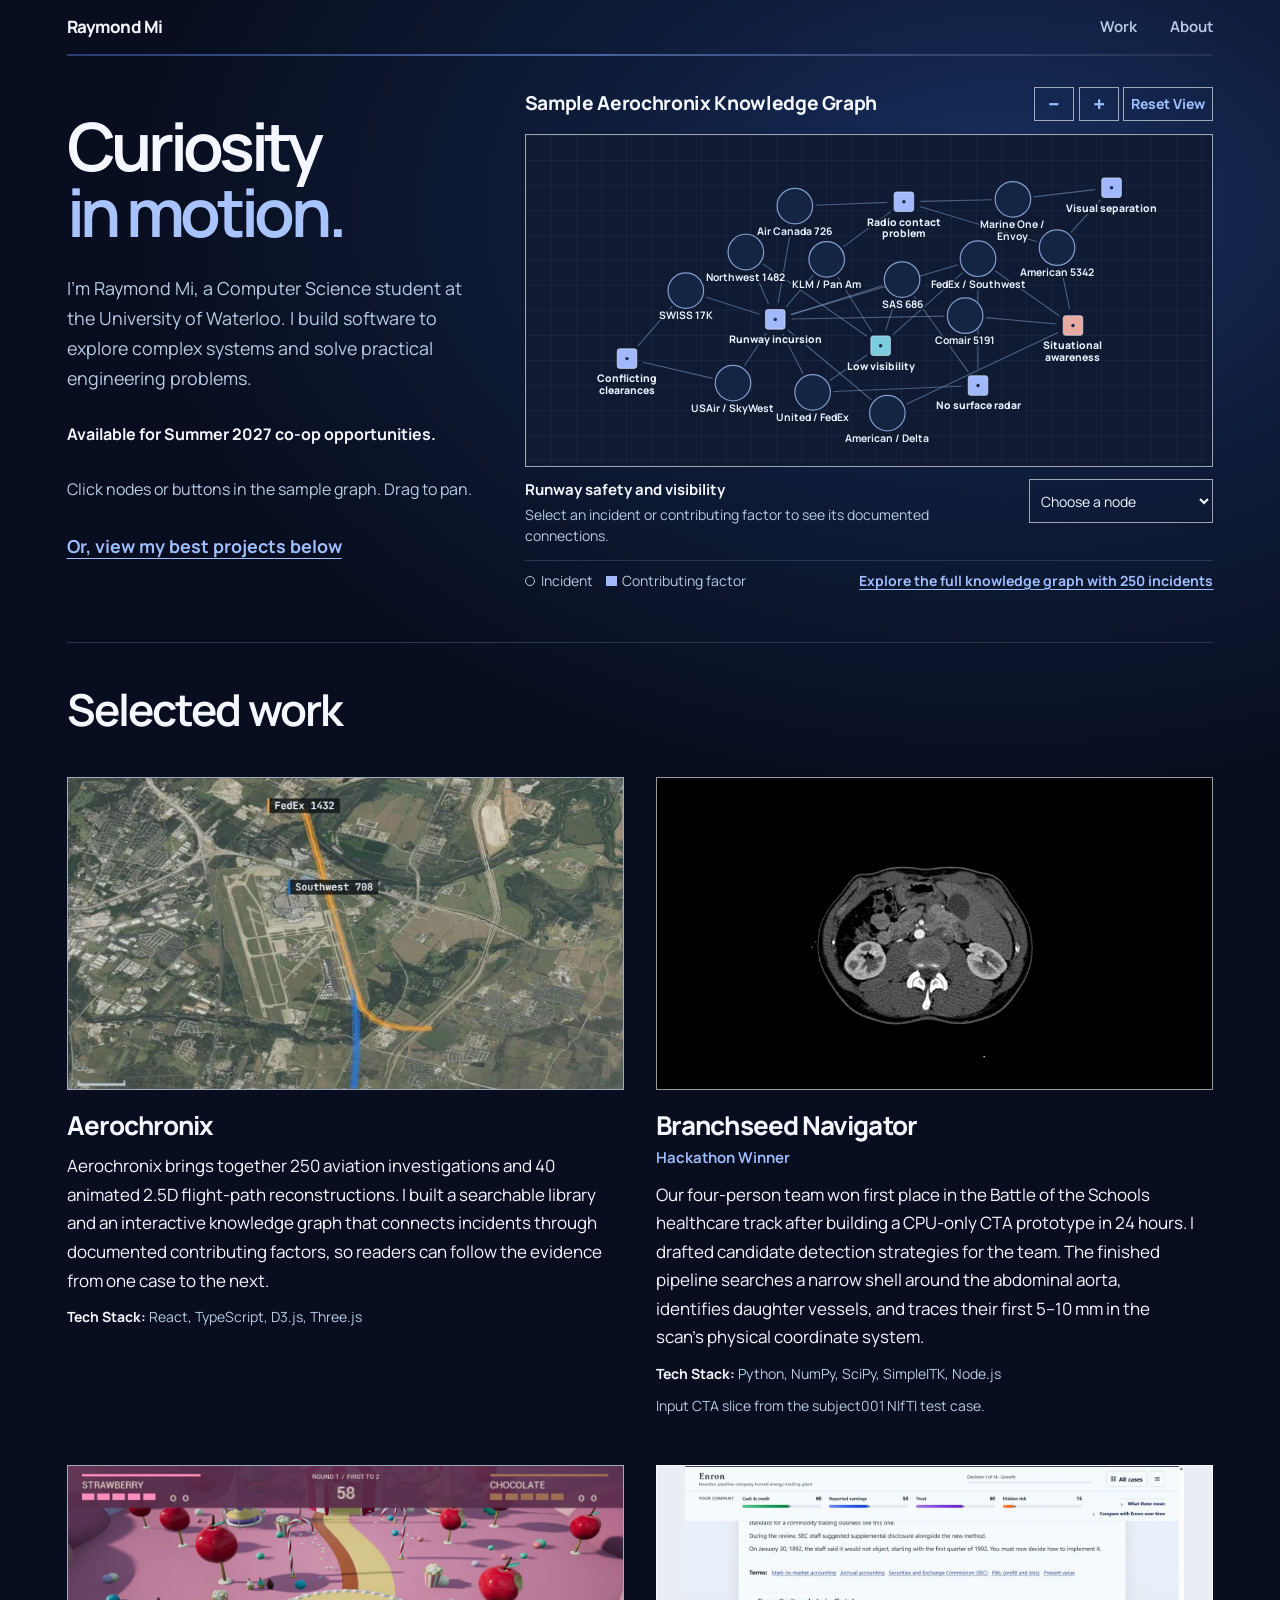
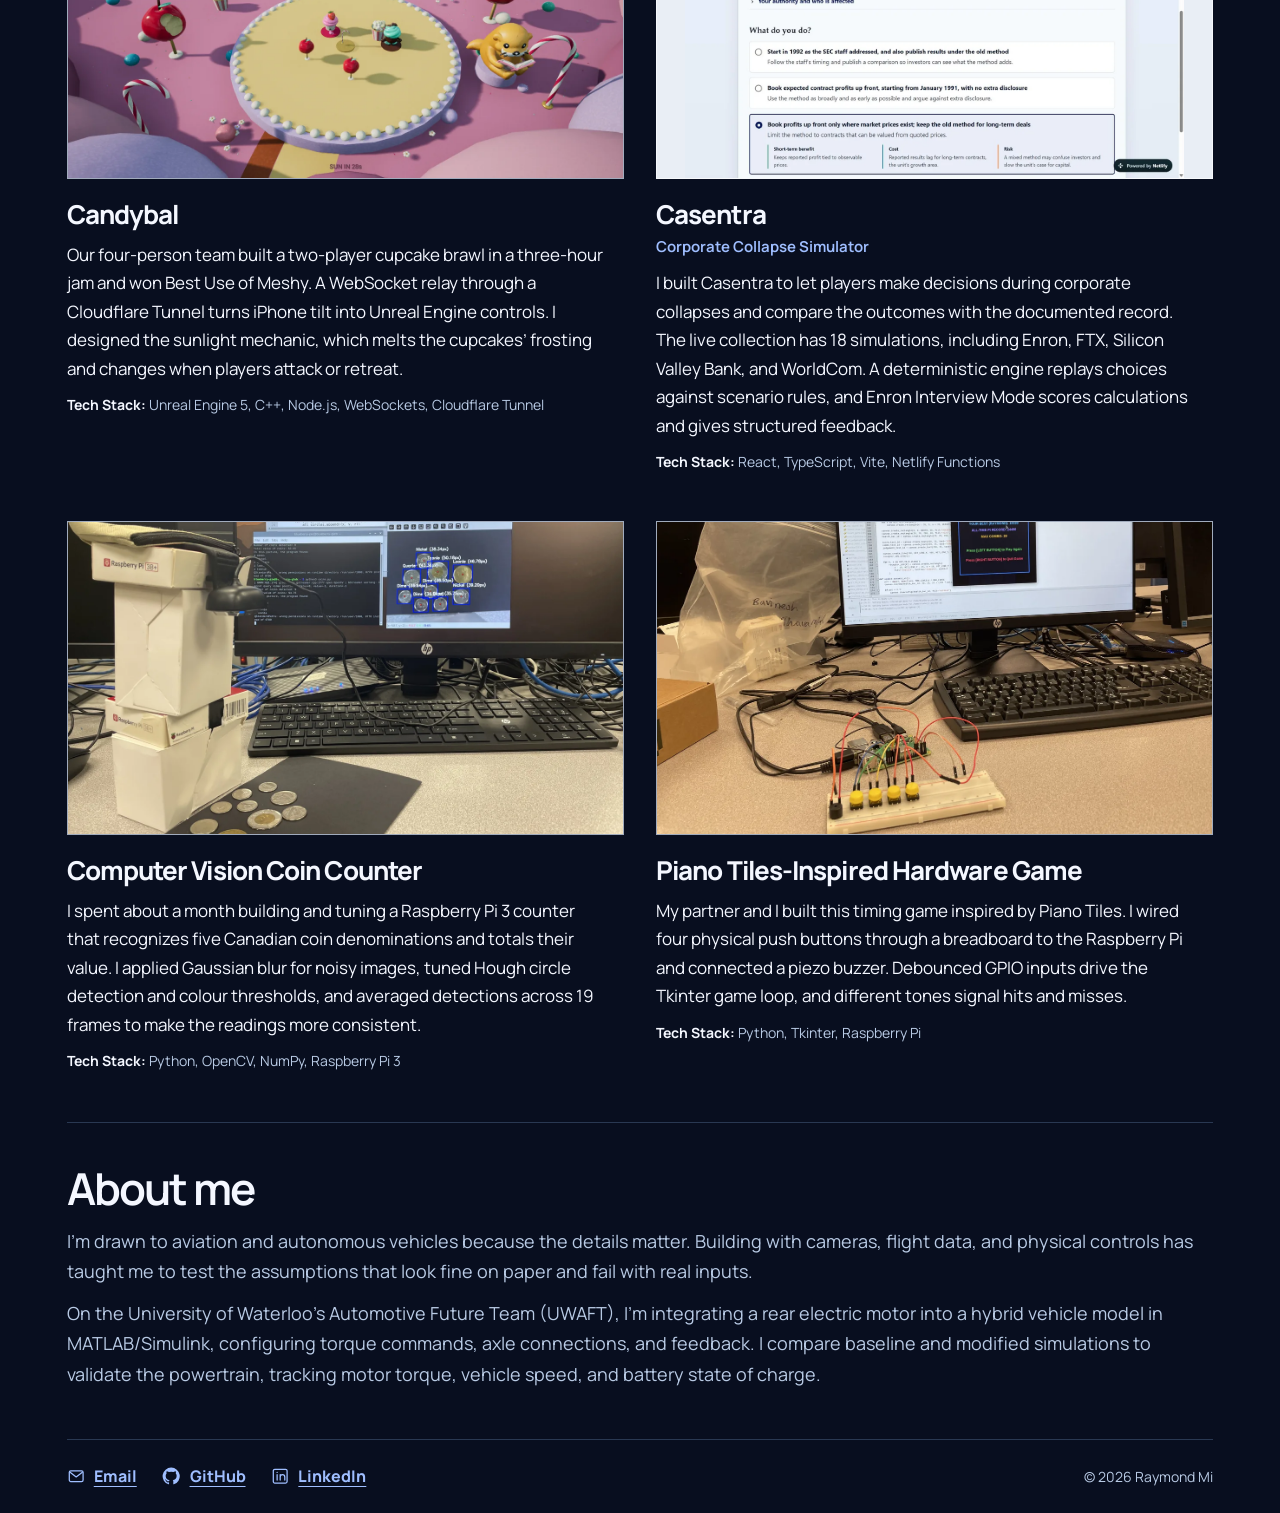
==== commit 6590cbf7: "Polish portfolio hero and project descriptions" ====
--- a/docs/index.html
+++ b/docs/index.html
@@ -25,17 +25,18 @@
         <div class="hero-copy">
           <h1 id="hero-title">Curiosity <span>in motion.</span></h1>
           <p>I’m Raymond Mi, a Computer Science student at the University of Waterloo. I build software to explore complex systems and solve practical engineering problems.</p>
-          <p class="availability"><strong>Available for Summer 2027 Co-op opportunities</strong></p>
-          <a class="view-projects" href="#work">View Projects</a>
+          <p class="availability"><strong>Available for Summer 2027 co-op opportunities.</strong></p>
+          <p class="hero-explore">Click nodes or buttons in the sample graph. Drag to pan.</p>
+          <p><a class="hero-work-link" href="#work"><strong>Or, view my best projects below</strong></a></p>
         </div>
 
         <div class="hero-graph" aria-labelledby="graph-title">
           <div class="graph-header">
-            <h2 id="graph-title">Aerochronix knowledge graph</h2>
+            <h2 id="graph-title">Sample Aerochronix Knowledge Graph</h2>
             <div class="graph-controls" role="group" aria-label="Graph view controls">
               <button type="button" data-graph-action="out" aria-label="Zoom out" disabled>−</button>
               <button type="button" data-graph-action="in" aria-label="Zoom in" disabled>+</button>
-              <button type="button" data-graph-action="reset" disabled>Reset view</button>
+              <button type="button" data-graph-action="reset" disabled>Reset View</button>
             </div>
           </div>
           <div class="graph-canvas">
@@ -60,7 +61,7 @@
           </div>
           <div class="graph-footer">
             <p><span class="graph-key graph-key--incident" aria-hidden="true"></span> Incident <span class="graph-key graph-key--factor" aria-hidden="true"></span> Contributing factor</p>
-            <a href="https://aerochronix.netlify.app/" target="_blank" rel="noopener noreferrer">Explore the full Aerochronix platform</a>
+            <a href="https://aerochronix.netlify.app/" target="_blank" rel="noopener noreferrer">Explore the full knowledge graph with 250 incidents</a>
           </div>
         </div>
       </section>
@@ -84,7 +85,7 @@
                 <span class="project-destination" aria-hidden="true"><span>View GitHub</span></span>
               </a>
               <h3 id="branchseed-title">Branchseed Navigator</h3>
-              <p class="project-subtitle">Aorta Segmentation</p>
+              <p class="project-subtitle">Hackathon Winner</p>
               <p class="project-summary">Our four-person team won first place in the Battle of the Schools healthcare track after building a CPU-only CTA prototype in 24 hours. I drafted candidate detection strategies for the team. The finished pipeline searches a narrow shell around the abdominal aorta, identifies daughter vessels, and traces their first 5–10 mm in the scan’s physical coordinate system.</p>
               <p class="project-stack"><strong>Tech Stack:</strong> Python, NumPy, SciPy, SimpleITK, Node.js</p>
               <p class="image-caption">Input CTA slice from the subject001 NIfTI test case.</p>
@@ -95,7 +96,7 @@
                 <span class="project-destination" aria-hidden="true"><span>View GitHub</span></span>
               </a>
               <h3 id="candybal-title">Candybal</h3>
-              <p class="project-summary">Our four-person team built a two-player cupcake brawl in a three-hour jam and won Best Use of Meshy. A WebSocket relay through a Cloudflare Tunnel turns iPhone tilt into Unreal Engine controls. I designed a 30-second sunlight cycle that melts the cupcakes’ frosting, changing when players attack or retreat.</p>
+              <p class="project-summary">Our four-person team built a two-player cupcake brawl in a three-hour jam and won Best Use of Meshy. A WebSocket relay through a Cloudflare Tunnel turns iPhone tilt into Unreal Engine controls. I designed the sunlight mechanic, which melts the cupcakes’ frosting and changes when players attack or retreat.</p>
               <p class="project-stack"><strong>Tech Stack:</strong> Unreal Engine 5, C++, Node.js, WebSockets, Cloudflare Tunnel</p>
             </article>
             <article class="project" aria-labelledby="casentra-title">
@@ -122,9 +123,9 @@
                 <img src="assets/piano-tiles.webp" alt="Piano Tiles game running on a monitor beside a Raspberry Pi and four physical button controls" width="1280" height="960" loading="lazy" decoding="async">
                 <span class="project-destination" aria-hidden="true"><span>View GitHub</span></span>
               </a>
-              <h3 id="piano-tiles-title">Piano Tiles Hardware Game</h3>
-              <p class="project-summary">I built this timing game with a partner. I wired four physical push buttons through a breadboard to the Raspberry Pi and connected a piezo buzzer. Debounced GPIO inputs drive the Tkinter game loop, and different tones signal hits and misses.</p>
-              <p class="project-stack"><strong>Tech Stack:</strong> Python, Tkinter, gpiozero, Raspberry Pi</p>
+              <h3 id="piano-tiles-title">Piano Tiles-Inspired Hardware Game</h3>
+              <p class="project-summary">My partner and I built this timing game inspired by Piano Tiles. I wired four physical push buttons through a breadboard to the Raspberry Pi and connected a piezo buzzer. Debounced GPIO inputs drive the Tkinter game loop, and different tones signal hits and misses.</p>
+              <p class="project-stack"><strong>Tech Stack:</strong> Python, Tkinter, Raspberry Pi</p>
             </article>
           </div>
         </div>
@@ -133,7 +134,7 @@
       <section class="about shell" id="about" aria-labelledby="about-title">
         <h2 id="about-title">About me</h2>
         <p>I’m drawn to aviation and autonomous vehicles because the details matter. Building with cameras, flight data, and physical controls has taught me to test the assumptions that look fine on paper and fail with real inputs.</p>
-        <p>I also built a website for the University of Waterloo’s Game Development Club that stayed at the prototype stage.</p>
+        <p>On the University of Waterloo’s Automotive Future Team (UWAFT), I’m integrating a rear electric motor into a hybrid vehicle model in MATLAB/Simulink, configuring torque commands, axle connections, and feedback. I compare baseline and modified simulations to validate the powertrain, tracking motor torque, vehicle speed, and battery state of charge.</p>
       </section>
 
     </main>
--- a/docs/styles.css
+++ b/docs/styles.css
@@ -18,6 +18,7 @@
   --rule: #293852;
   --gutter: clamp(24px, 5.2vw, 80px);
   --shell: 1240px;
+  --section-gap: clamp(2.1rem, 3.9vw, 3.35rem);
 }
 
 *, *::before, *::after { box-sizing: border-box; }
@@ -74,7 +75,7 @@
 .skip-link:focus { transform: none; }
 
 .site-header {
-  min-height: 74px;
+  min-height: 56px;
   display: flex;
   flex-wrap: wrap;
   justify-content: space-between;
@@ -113,10 +114,10 @@
 
 .hero {
   display: grid;
-  grid-template-columns: minmax(0, .7fr) minmax(0, 1.6fr);
+  grid-template-columns: minmax(0, 1fr) minmax(0, 1.65fr);
   align-items: center;
   gap: clamp(1.5rem, 3.2vw, 3.4rem);
-  padding-block: clamp(2.25rem, 4vw, 3.3rem) clamp(2.1rem, 3.9vw, 3.35rem);
+  padding-block: clamp(1rem, 2vw, 1.6rem) var(--section-gap);
 }
 
 .hero h1 {
@@ -129,29 +130,30 @@
 .hero h1 span { display: block; color: #a9c4fc; }
 
 .hero-copy p {
-  margin-top: 1.25rem;
-  max-width: 31ch;
+  margin-top: 1.75rem;
+  max-width: 42ch;
   color: var(--secondary);
   font-size: clamp(1rem, 1.4vw, 1.125rem);
 }
 
 .hero-copy .availability {
-  margin-top: 1.15rem;
   max-width: none;
   color: var(--text);
   font-size: 1rem;
 }
 
-.view-projects {
-  display: table;
-  margin: 1.1rem auto 0;
-  padding-block: .55rem;
+.hero-copy .hero-explore {
+  max-width: none;
+  font-size: 1rem;
+}
+
+.hero-work-link {
   color: var(--link);
-  font-weight: 750;
+  text-decoration: underline;
   text-underline-offset: .28em;
 }
 
-.view-projects:hover { color: var(--text); }
+.hero-work-link:hover { color: var(--text); }
 
 .sr-only {
   position: absolute;
@@ -181,9 +183,10 @@
   letter-spacing: -.018em;
 }
 
-.graph-controls { display: flex; align-items: center; gap: .15rem; }
+.graph-controls { display: flex; align-items: center; gap: .3rem; }
 
 .graph-controls button {
+  position: relative;
   min-height: 44px;
   min-width: 40px;
   padding: .25rem .5rem;
@@ -196,13 +199,25 @@
   cursor: pointer;
 }
 
+.graph-controls button::before {
+  content: "";
+  position: absolute;
+  inset: 5px 0;
+  pointer-events: none;
+}
+
 .graph-controls button:hover { color: var(--text); text-decoration: underline; }
 .graph-controls button:disabled { opacity: .55; cursor: default; text-decoration: none; }
 .graph-controls button[aria-label] { font-size: 1.35rem; line-height: 1; }
 
+.graph-canvas,
+.graph-controls button::before,
+.graph-picker select,
+.project-media { border: 1px solid rgb(255 255 255 / .6); }
+
 .graph-canvas {
   position: relative;
-  height: clamp(345px, 30vw, 418px);
+  height: clamp(300px, min(26vw, calc(100svh - 265px)), 378px);
   overflow: hidden;
   background-color: #101b33;
   background-image:
@@ -290,8 +305,6 @@
   width: 100%;
   min-height: 44px;
   padding: .2rem .4rem;
-  border: 0;
-  border-bottom: 1px solid #4b6294;
   border-radius: 0;
   background: transparent;
   color: var(--text);
@@ -300,6 +313,7 @@
   text-overflow: ellipsis;
 }
 
+.graph-picker select:enabled { cursor: pointer; }
 .graph-picker option, .graph-picker optgroup { background: #101b33; }
 
 .graph-footer {
@@ -316,7 +330,7 @@
 
 .work, .about { scroll-margin-top: 1.5rem; }
 
-.work > .shell {
+.work > .shell, .about {
   padding-top: clamp(1.5rem, 3.4vw, 2.6rem);
   border-top: 1px solid var(--rule);
 }
@@ -456,9 +470,8 @@
 .icon-link:hover { color: var(--text); }
 
 .about {
-  border-top: 1px solid var(--rule);
-  margin-top: clamp(3.2rem, 6vw, 4.75rem);
-  padding-block: clamp(1.8rem, 4vw, 3.15rem);
+  margin-top: var(--section-gap);
+  padding-bottom: clamp(1.8rem, 4vw, 3.15rem);
 }
 
 .about p {
@@ -487,7 +500,6 @@
   .hero { grid-template-columns: minmax(0, 1fr); }
   .hero-copy p { max-width: 46ch; }
   .graph-canvas { height: clamp(320px, 55vw, 410px); }
-  .view-projects { margin-inline: 0; }
 }
 
 @media (max-width: 760px) {
@@ -497,12 +509,11 @@
       var(--background);
   }
 
-  .hero { padding-block: clamp(2rem, 7vw, 3.8rem) 2.2rem; gap: 1.35rem; }
+  .hero { padding-top: clamp(1rem, 4vw, 1.5rem); gap: 1.35rem; }
   .hero h1 { font-size: clamp(2.75rem, 9vw, 3.75rem); }
-  .hero-copy p { margin-top: .8rem; }
-  .view-projects { margin: .6rem auto 0; }
+  .hero-copy p { margin-top: 1.35rem; }
   .graph-canvas { height: clamp(280px, 89vw, 354px); }
-  .graph-header { gap: .05rem .3rem; }
+  .graph-header { gap: .35rem .3rem; }
   .graph-header h2 { font-size: .97rem; }
   .graph-controls button { min-width: 34px; padding-inline: .24rem; }
   .graph-interface { grid-template-columns: minmax(0, 1fr); gap: .25rem; }
@@ -518,7 +529,7 @@
 }
 
 @media (max-width: 420px) {
-  .site-header { gap: .25rem .85rem; min-height: 62px; }
+  .site-header { gap: .25rem .85rem; min-height: 52px; }
   .main-nav { gap: 1rem; }
 }
 
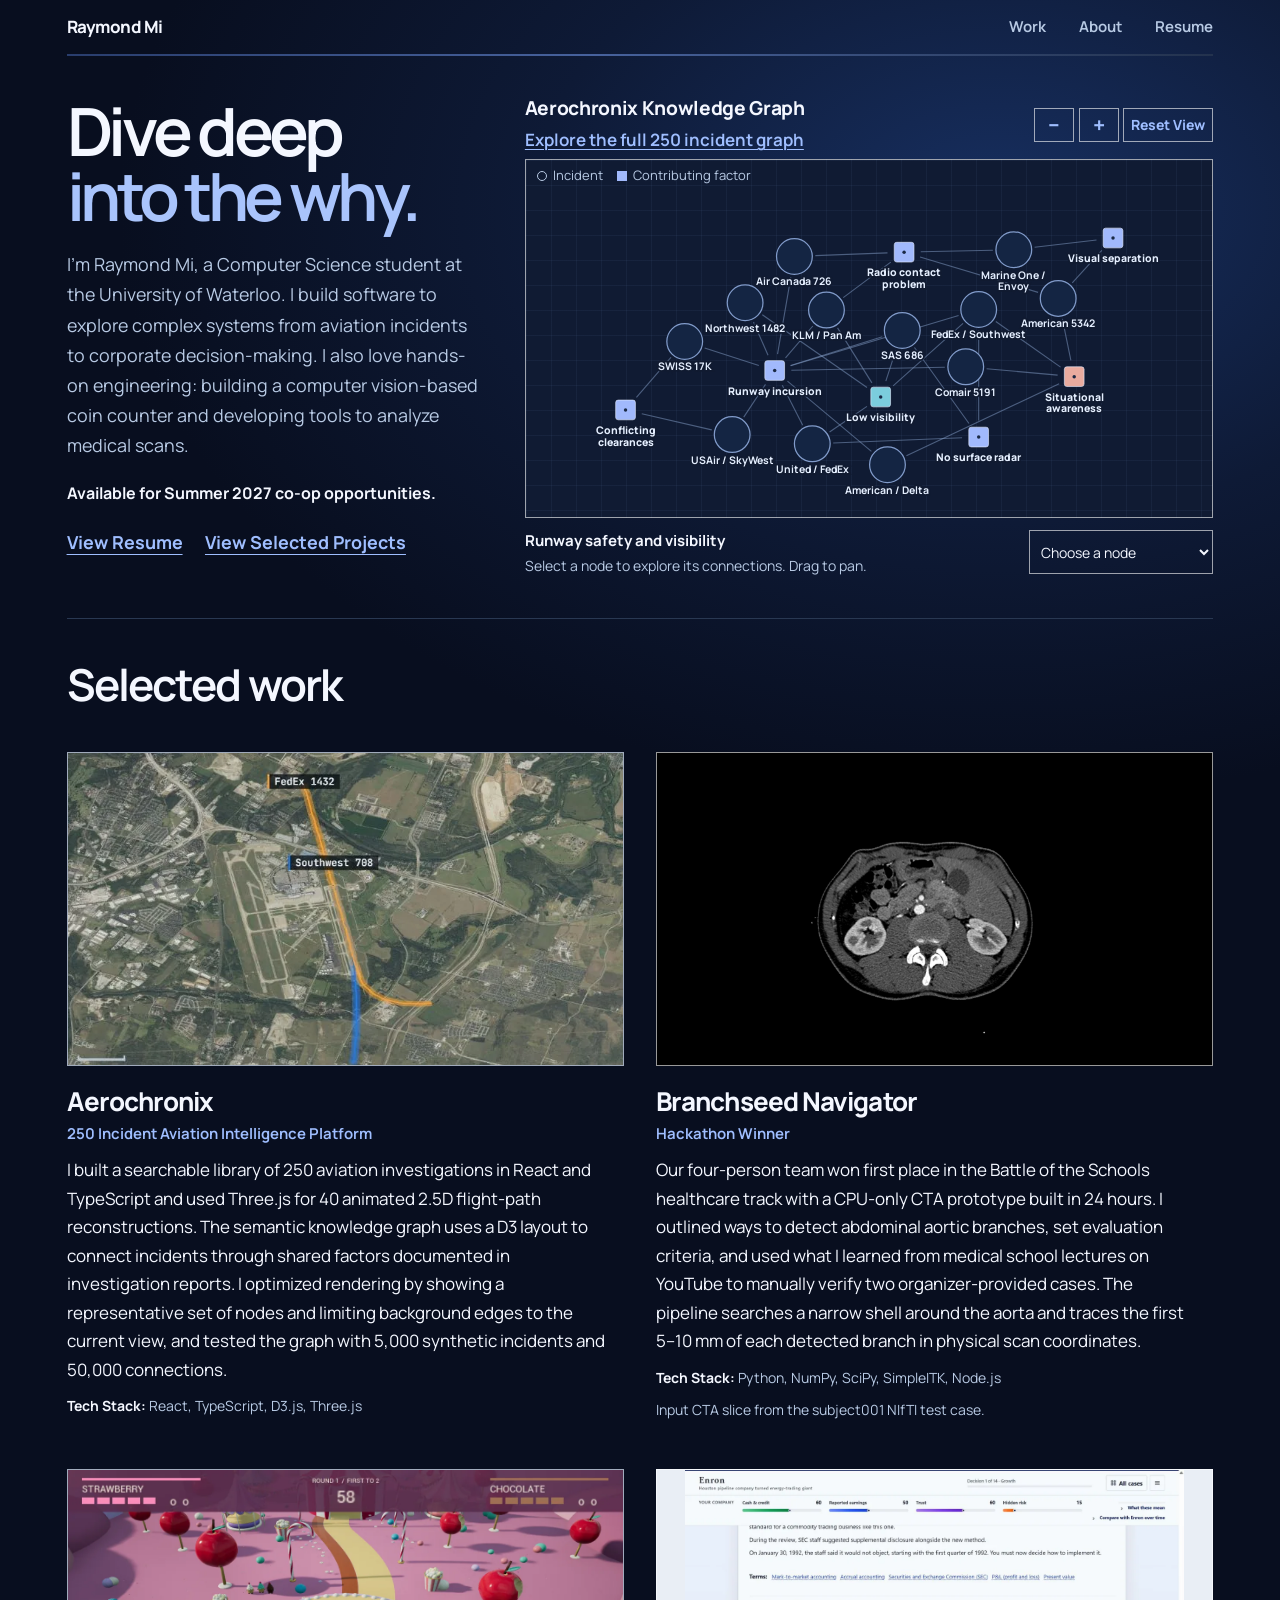
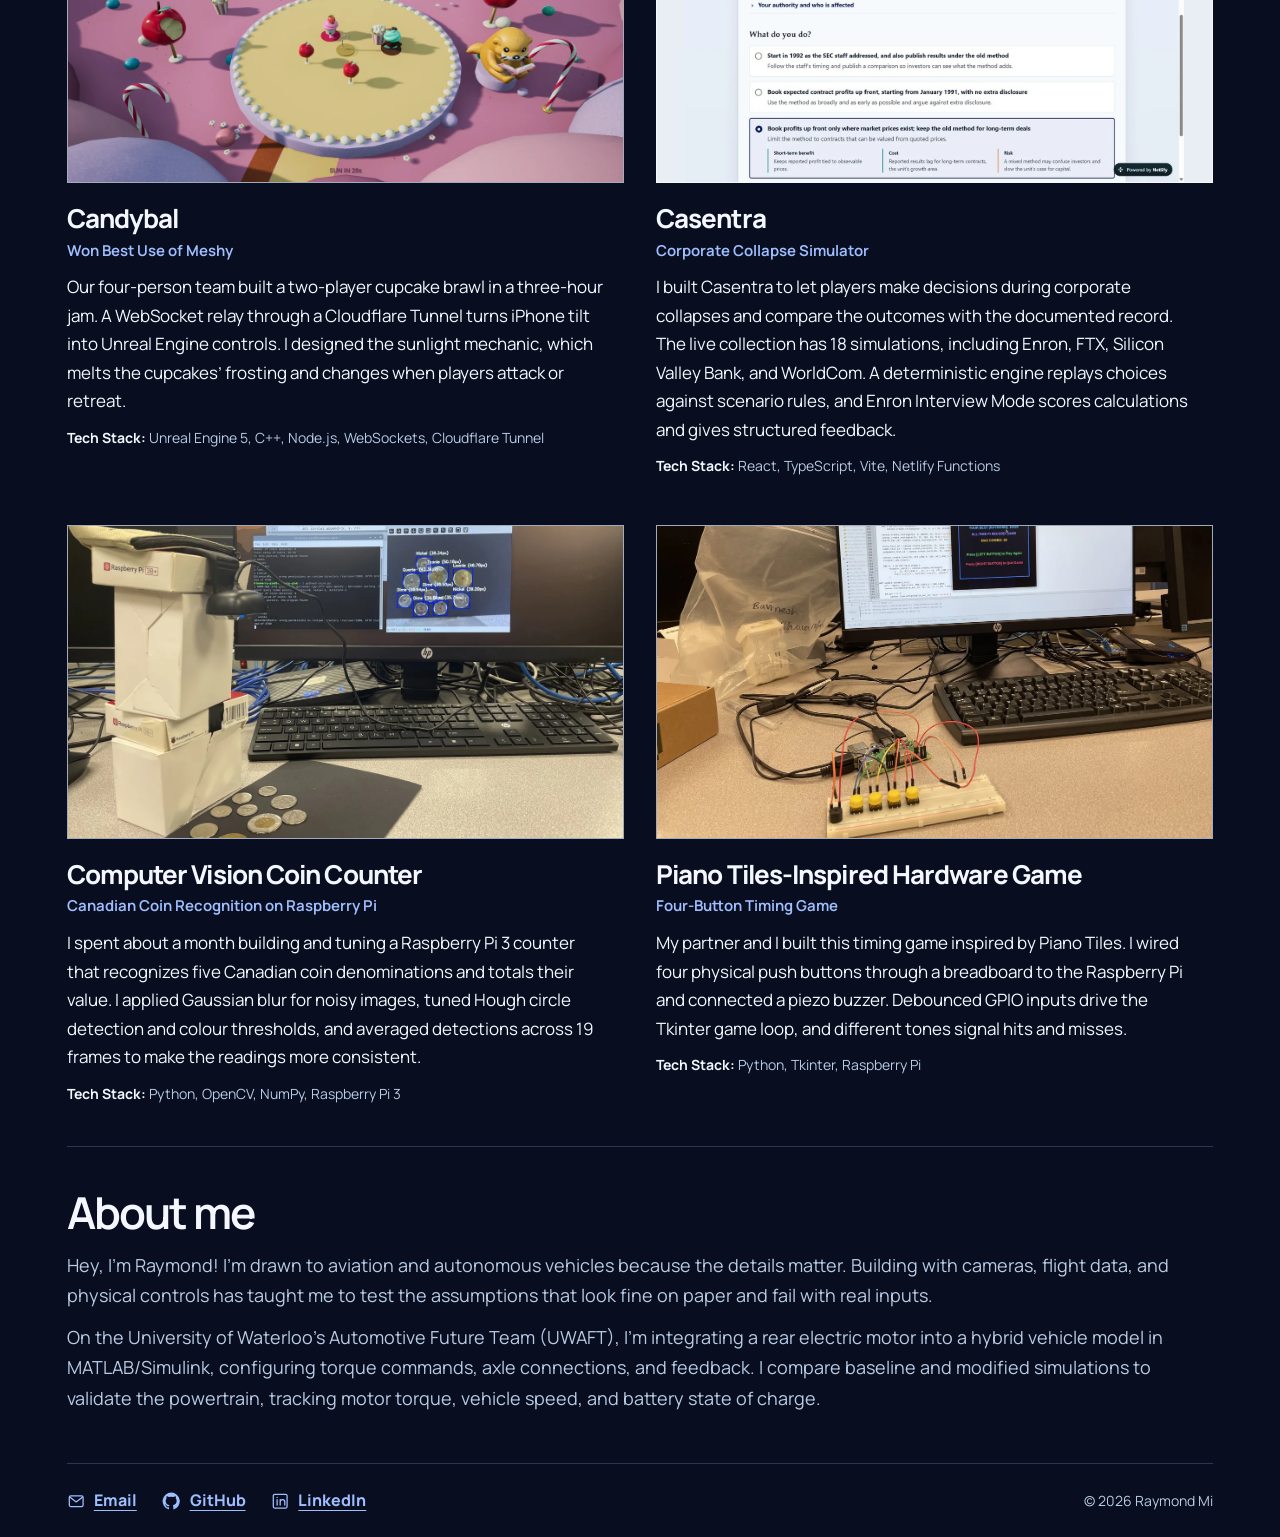
==== commit 8d30cf94: "Refine portfolio hero and add resume links" ====
--- a/docs/index.html
+++ b/docs/index.html
@@ -18,21 +18,27 @@
       <nav class="main-nav" aria-label="Primary">
         <a href="#work">Work</a>
         <a href="#about">About</a>
+        <a href="https://drive.google.com/file/d/1k9xCsbdzdXL4X7wPnkThvAbXwIX6SDTb/view?usp=sharing" target="_blank" rel="noopener noreferrer">Resume</a>
       </nav>
     </header>
     <main id="main" tabindex="-1">
       <section class="hero shell" aria-labelledby="hero-title">
         <div class="hero-copy">
-          <h1 id="hero-title">Curiosity <span>in motion.</span></h1>
-          <p>I’m Raymond Mi, a Computer Science student at the University of Waterloo. I build software to explore complex systems and solve practical engineering problems.</p>
+          <h1 id="hero-title">Dive deep <span>into the why.</span></h1>
+          <p>I'm Raymond Mi, a Computer Science student at the University of Waterloo. I build software to explore complex systems from aviation incidents to corporate decision-making. I also love hands-on engineering: building a computer vision-based coin counter and developing tools to analyze medical scans.</p>
           <p class="availability"><strong>Available for Summer 2027 co-op opportunities.</strong></p>
-          <p class="hero-explore">Click nodes or buttons in the sample graph. Drag to pan.</p>
-          <p><a class="hero-work-link" href="#work"><strong>Or, view my best projects below</strong></a></p>
+          <p class="hero-links">
+            <a href="https://drive.google.com/file/d/1k9xCsbdzdXL4X7wPnkThvAbXwIX6SDTb/view?usp=sharing" target="_blank" rel="noopener noreferrer">View Resume</a>
+            <a href="#work">View Selected Projects</a>
+          </p>
         </div>
 
         <div class="hero-graph" aria-labelledby="graph-title">
           <div class="graph-header">
-            <h2 id="graph-title">Sample Aerochronix Knowledge Graph</h2>
+            <div>
+              <h2 id="graph-title">Aerochronix Knowledge Graph</h2>
+              <a class="graph-full-link" href="https://aerochronix.netlify.app/#/graph" target="_blank" rel="noopener noreferrer">Explore the full 250 incident graph</a>
+            </div>
             <div class="graph-controls" role="group" aria-label="Graph view controls">
               <button type="button" data-graph-action="out" aria-label="Zoom out" disabled>−</button>
               <button type="button" data-graph-action="in" aria-label="Zoom in" disabled>+</button>
@@ -40,13 +46,17 @@
             </div>
           </div>
           <div class="graph-canvas">
+            <p class="graph-legend">
+              <span><span class="graph-key graph-key--incident" aria-hidden="true"></span>Incident</span>
+              <span><span class="graph-key graph-key--factor" aria-hidden="true"></span>Contributing factor</span>
+            </p>
             <img class="graph-fallback" src="assets/aerochronix-graph.webp" alt="A factor and linked cases in the Aerochronix knowledge graph" width="1265" height="712">
             <svg class="graph-svg" xmlns="http://www.w3.org/2000/svg" role="group" aria-label="Incident graph. Use arrow keys to pan, plus or minus to zoom, or Tab to select nodes." tabindex="0" hidden></svg>
           </div>
           <div class="graph-interface">
             <div class="graph-detail" aria-live="polite" aria-atomic="true">
               <h3 class="graph-detail-title">Runway safety and visibility</h3>
-              <p class="graph-detail-description">Select an incident or contributing factor to see its documented connections.</p>
+              <p class="graph-detail-description">Select a node to explore its connections. Drag to pan.</p>
               <div class="graph-detail-links" hidden>
                 <a class="graph-case-link" target="_blank" rel="noopener noreferrer">Read investigation</a>
                 <a class="graph-photo-link" target="_blank" rel="noopener noreferrer">Photo credit</a>
@@ -58,10 +68,6 @@
                 <option value="">Choose a node</option>
               </select>
             </label>
-          </div>
-          <div class="graph-footer">
-            <p><span class="graph-key graph-key--incident" aria-hidden="true"></span> Incident <span class="graph-key graph-key--factor" aria-hidden="true"></span> Contributing factor</p>
-            <a href="https://aerochronix.netlify.app/" target="_blank" rel="noopener noreferrer">Explore the full knowledge graph with 250 incidents</a>
           </div>
         </div>
       </section>
@@ -76,7 +82,8 @@
                 <span class="project-destination" aria-hidden="true"><span>Visit Website</span></span>
               </a>
               <h3 id="aerochronix-title">Aerochronix</h3>
-              <p class="project-summary">Aerochronix brings together 250 aviation investigations and 40 animated 2.5D flight-path reconstructions. I built a searchable library and an interactive knowledge graph that connects incidents through documented contributing factors, so readers can follow the evidence from one case to the next.</p>
+              <p class="project-subtitle">250 Incident Aviation Intelligence Platform</p>
+              <p class="project-summary">I built a searchable library of 250 aviation investigations in React and TypeScript and used Three.js for 40 animated 2.5D flight-path reconstructions. The semantic knowledge graph uses a D3 layout to connect incidents through shared factors documented in investigation reports. I optimized rendering by showing a representative set of nodes and limiting background edges to the current view, and tested the graph with 5,000 synthetic incidents and 50,000 connections.</p>
               <p class="project-stack"><strong>Tech Stack:</strong> React, TypeScript, D3.js, Three.js</p>
             </article>
             <article class="project" aria-labelledby="branchseed-title">
@@ -86,7 +93,7 @@
               </a>
               <h3 id="branchseed-title">Branchseed Navigator</h3>
               <p class="project-subtitle">Hackathon Winner</p>
-              <p class="project-summary">Our four-person team won first place in the Battle of the Schools healthcare track after building a CPU-only CTA prototype in 24 hours. I drafted candidate detection strategies for the team. The finished pipeline searches a narrow shell around the abdominal aorta, identifies daughter vessels, and traces their first 5–10 mm in the scan’s physical coordinate system.</p>
+              <p class="project-summary">Our four-person team won first place in the Battle of the Schools healthcare track with a CPU-only CTA prototype built in 24 hours. I outlined ways to detect abdominal aortic branches, set evaluation criteria, and used what I learned from medical school lectures on YouTube to manually verify two organizer-provided cases. The pipeline searches a narrow shell around the aorta and traces the first 5–10 mm of each detected branch in physical scan coordinates.</p>
               <p class="project-stack"><strong>Tech Stack:</strong> Python, NumPy, SciPy, SimpleITK, Node.js</p>
               <p class="image-caption">Input CTA slice from the subject001 NIfTI test case.</p>
             </article>
@@ -96,7 +103,8 @@
                 <span class="project-destination" aria-hidden="true"><span>View GitHub</span></span>
               </a>
               <h3 id="candybal-title">Candybal</h3>
-              <p class="project-summary">Our four-person team built a two-player cupcake brawl in a three-hour jam and won Best Use of Meshy. A WebSocket relay through a Cloudflare Tunnel turns iPhone tilt into Unreal Engine controls. I designed the sunlight mechanic, which melts the cupcakes’ frosting and changes when players attack or retreat.</p>
+              <p class="project-subtitle">Won Best Use of Meshy</p>
+              <p class="project-summary">Our four-person team built a two-player cupcake brawl in a three-hour jam. A WebSocket relay through a Cloudflare Tunnel turns iPhone tilt into Unreal Engine controls. I designed the sunlight mechanic, which melts the cupcakes’ frosting and changes when players attack or retreat.</p>
               <p class="project-stack"><strong>Tech Stack:</strong> Unreal Engine 5, C++, Node.js, WebSockets, Cloudflare Tunnel</p>
             </article>
             <article class="project" aria-labelledby="casentra-title">
@@ -115,6 +123,7 @@
                 <span class="project-destination" aria-hidden="true"><span>View GitHub</span></span>
               </a>
               <h3 id="coin-counter-title">Computer Vision Coin Counter</h3>
+              <p class="project-subtitle">Canadian Coin Recognition on Raspberry Pi</p>
               <p class="project-summary">I spent about a month building and tuning a Raspberry Pi 3 counter that recognizes five Canadian coin denominations and totals their value. I applied Gaussian blur for noisy images, tuned Hough circle detection and colour thresholds, and averaged detections across 19 frames to make the readings more consistent.</p>
               <p class="project-stack"><strong>Tech Stack:</strong> Python, OpenCV, NumPy, Raspberry Pi 3</p>
             </article>
@@ -124,6 +133,7 @@
                 <span class="project-destination" aria-hidden="true"><span>View GitHub</span></span>
               </a>
               <h3 id="piano-tiles-title">Piano Tiles-Inspired Hardware Game</h3>
+              <p class="project-subtitle">Four-Button Timing Game</p>
               <p class="project-summary">My partner and I built this timing game inspired by Piano Tiles. I wired four physical push buttons through a breadboard to the Raspberry Pi and connected a piezo buzzer. Debounced GPIO inputs drive the Tkinter game loop, and different tones signal hits and misses.</p>
               <p class="project-stack"><strong>Tech Stack:</strong> Python, Tkinter, Raspberry Pi</p>
             </article>
@@ -133,7 +143,7 @@
 
       <section class="about shell" id="about" aria-labelledby="about-title">
         <h2 id="about-title">About me</h2>
-        <p>I’m drawn to aviation and autonomous vehicles because the details matter. Building with cameras, flight data, and physical controls has taught me to test the assumptions that look fine on paper and fail with real inputs.</p>
+        <p>Hey, I'm Raymond! I’m drawn to aviation and autonomous vehicles because the details matter. Building with cameras, flight data, and physical controls has taught me to test the assumptions that look fine on paper and fail with real inputs.</p>
         <p>On the University of Waterloo’s Automotive Future Team (UWAFT), I’m integrating a rear electric motor into a hybrid vehicle model in MATLAB/Simulink, configuring torque commands, axle connections, and feedback. I compare baseline and modified simulations to validate the powertrain, tracking motor torque, vehicle speed, and battery state of charge.</p>
       </section>
 
--- a/docs/styles.css
+++ b/docs/styles.css
@@ -18,7 +18,7 @@
   --rule: #293852;
   --gutter: clamp(24px, 5.2vw, 80px);
   --shell: 1240px;
-  --section-gap: clamp(2.1rem, 3.9vw, 3.35rem);
+  --section-gap: clamp(1.5rem, 3.4vw, 2.6rem);
 }
 
 *, *::before, *::after { box-sizing: border-box; }
@@ -115,9 +115,9 @@
 .hero {
   display: grid;
   grid-template-columns: minmax(0, 1fr) minmax(0, 1.65fr);
-  align-items: center;
+  align-items: start;
   gap: clamp(1.5rem, 3.2vw, 3.4rem);
-  padding-block: clamp(1rem, 2vw, 1.6rem) var(--section-gap);
+  padding-block: var(--section-gap) clamp(1.25rem, 2.15vw, 1.75rem);
 }
 
 .hero h1 {
@@ -130,7 +130,7 @@
 .hero h1 span { display: block; color: #a9c4fc; }
 
 .hero-copy p {
-  margin-top: 1.75rem;
+  margin-top: 1.25rem;
   max-width: 42ch;
   color: var(--secondary);
   font-size: clamp(1rem, 1.4vw, 1.125rem);
@@ -142,18 +142,20 @@
   font-size: 1rem;
 }
 
-.hero-copy .hero-explore {
-  max-width: none;
-  font-size: 1rem;
-}
-
-.hero-work-link {
+.hero-links {
+  display: flex;
+  flex-wrap: wrap;
+  gap: .4rem 1.4rem;
+}
+
+.hero-links a {
   color: var(--link);
+  font-weight: 700;
   text-decoration: underline;
   text-underline-offset: .28em;
 }
 
-.hero-work-link:hover { color: var(--text); }
+.hero-links a:hover { color: var(--text); }
 
 .sr-only {
   position: absolute;
@@ -167,21 +169,34 @@
 
 .hero-graph { min-width: 0; }
 
-.graph-header, .graph-footer {
+.graph-header {
   display: flex;
   align-items: center;
   justify-content: space-between;
   flex-wrap: wrap;
   gap: .15rem .8rem;
-}
-
-.graph-header { margin-bottom: .55rem; }
+  margin-bottom: .4rem;
+}
 
 .graph-header h2 {
   font-size: clamp(1.03rem, 1.5vw, 1.26rem);
   font-weight: 750;
   letter-spacing: -.018em;
 }
+
+.graph-full-link {
+  display: block;
+  width: fit-content;
+  margin-top: .65rem;
+  color: var(--link);
+  font-size: 1.0625rem;
+  font-weight: 650;
+  line-height: 1.35;
+  text-decoration-thickness: 1px;
+  text-underline-offset: .2em;
+}
+
+.graph-full-link:hover { color: var(--text); }
 
 .graph-controls { display: flex; align-items: center; gap: .3rem; }
 
@@ -216,8 +231,7 @@
 .project-media { border: 1px solid rgb(255 255 255 / .6); }
 
 .graph-canvas {
-  position: relative;
-  height: clamp(300px, min(26vw, calc(100svh - 265px)), 378px);
+  --graph-plot-height: clamp(300px, min(26vw, calc(100svh - 265px)), 378px);
   overflow: hidden;
   background-color: #101b33;
   background-image:
@@ -226,7 +240,22 @@
   background-size: 25px 25px;
 }
 
-.graph-svg, .graph-fallback { display: block; width: 100%; height: 100%; }
+.graph-legend {
+  display: flex;
+  flex-wrap: wrap;
+  gap: .25rem .9rem;
+  padding: .45rem .7rem 0;
+  color: var(--secondary);
+  font-size: .8125rem;
+  line-height: 1.35;
+}
+
+.graph-legend > span { display: inline-flex; align-items: center; gap: .35rem; }
+.graph-key { width: .64rem; height: .64rem; flex: none; }
+.graph-key--incident { border-radius: 50%; border: 1.5px solid #b8cae4; }
+.graph-key--factor { background: #a1b9fc; }
+
+.graph-svg, .graph-fallback { display: block; width: 100%; height: var(--graph-plot-height); }
 .graph-canvas [hidden], .graph-detail-links[hidden], .graph-photo-link[hidden] { display: none; }
 .graph-fallback { object-fit: contain; }
 .graph-svg { cursor: grab; touch-action: pan-y; user-select: none; }
@@ -283,7 +312,7 @@
   margin-top: .75rem;
 }
 
-.graph-detail { min-height: 5.05rem; }
+.graph-detail { min-height: 3.75rem; }
 .graph-detail h3 { font-size: .9375rem; line-height: 1.4; }
 .graph-detail-description { color: var(--secondary); font-size: .875rem; line-height: 1.5; margin-top: .23rem; }
 
@@ -295,7 +324,7 @@
   font-size: .8125rem;
 }
 
-.graph-detail-links a, .graph-footer a {
+.graph-detail-links a {
   color: var(--link);
   text-underline-offset: .2em;
   font-weight: 700;
@@ -316,22 +345,10 @@
 .graph-picker select:enabled { cursor: pointer; }
 .graph-picker option, .graph-picker optgroup { background: #101b33; }
 
-.graph-footer {
-  border-top: 1px solid var(--rule);
-  padding-top: .5rem;
-  font-size: .875rem;
-  color: var(--secondary);
-}
-
-.graph-footer p { display: flex; gap: .35rem; align-items: center; }
-.graph-key { width: .64rem; height: .64rem; display: inline-block; flex: none; }
-.graph-key--incident { border-radius: 50%; border: 1.5px solid #b8cae4; }
-.graph-key--factor { margin-left: .5rem; background: #a1b9fc; }
-
 .work, .about { scroll-margin-top: 1.5rem; }
 
 .work > .shell, .about {
-  padding-top: clamp(1.5rem, 3.4vw, 2.6rem);
+  padding-top: var(--section-gap);
   border-top: 1px solid var(--rule);
 }
 
@@ -499,7 +516,7 @@
 @media (max-width: 950px) {
   .hero { grid-template-columns: minmax(0, 1fr); }
   .hero-copy p { max-width: 46ch; }
-  .graph-canvas { height: clamp(320px, 55vw, 410px); }
+  .graph-canvas { --graph-plot-height: clamp(320px, 55vw, 410px); }
 }
 
 @media (max-width: 760px) {
@@ -509,10 +526,10 @@
       var(--background);
   }
 
-  .hero { padding-top: clamp(1rem, 4vw, 1.5rem); gap: 1.35rem; }
+  .hero { gap: 1.35rem; }
   .hero h1 { font-size: clamp(2.75rem, 9vw, 3.75rem); }
-  .hero-copy p { margin-top: 1.35rem; }
-  .graph-canvas { height: clamp(280px, 89vw, 354px); }
+  .hero-copy p { margin-top: 1.05rem; }
+  .graph-canvas { --graph-plot-height: clamp(280px, 89vw, 354px); }
   .graph-header { gap: .35rem .3rem; }
   .graph-header h2 { font-size: .97rem; }
   .graph-controls button { min-width: 34px; padding-inline: .24rem; }
@@ -520,7 +537,6 @@
   .graph-detail { min-height: 0; }
   .graph-picker { grid-row: 1; }
   .graph-picker select { font-size: 1rem; }
-  .graph-footer { margin-top: .68rem; row-gap: .28rem; }
   .graph-node--incident .graph-node-label { opacity: 0; }
   .graph-node--incident:is(.is-selected, :hover, :focus-visible) .graph-node-label { opacity: 1; }
   .graph-node-label { font-size: 22px; }
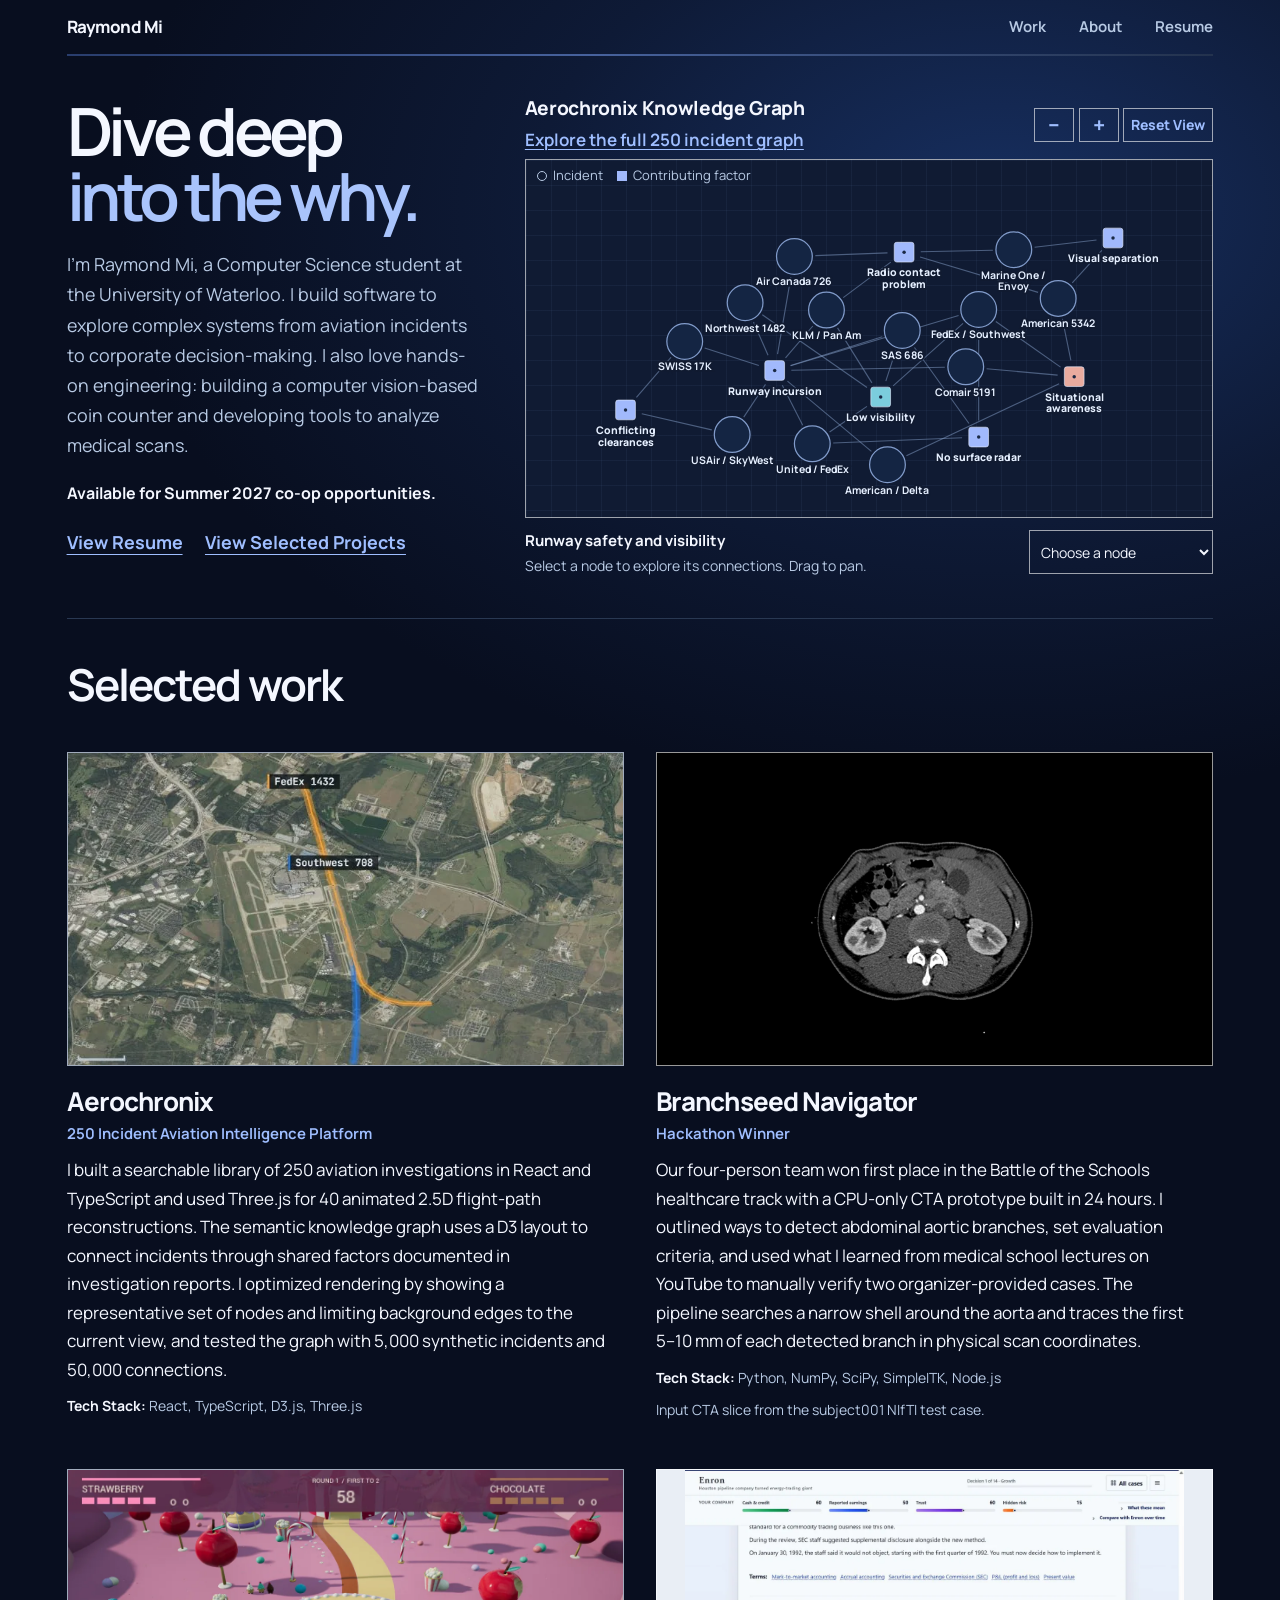
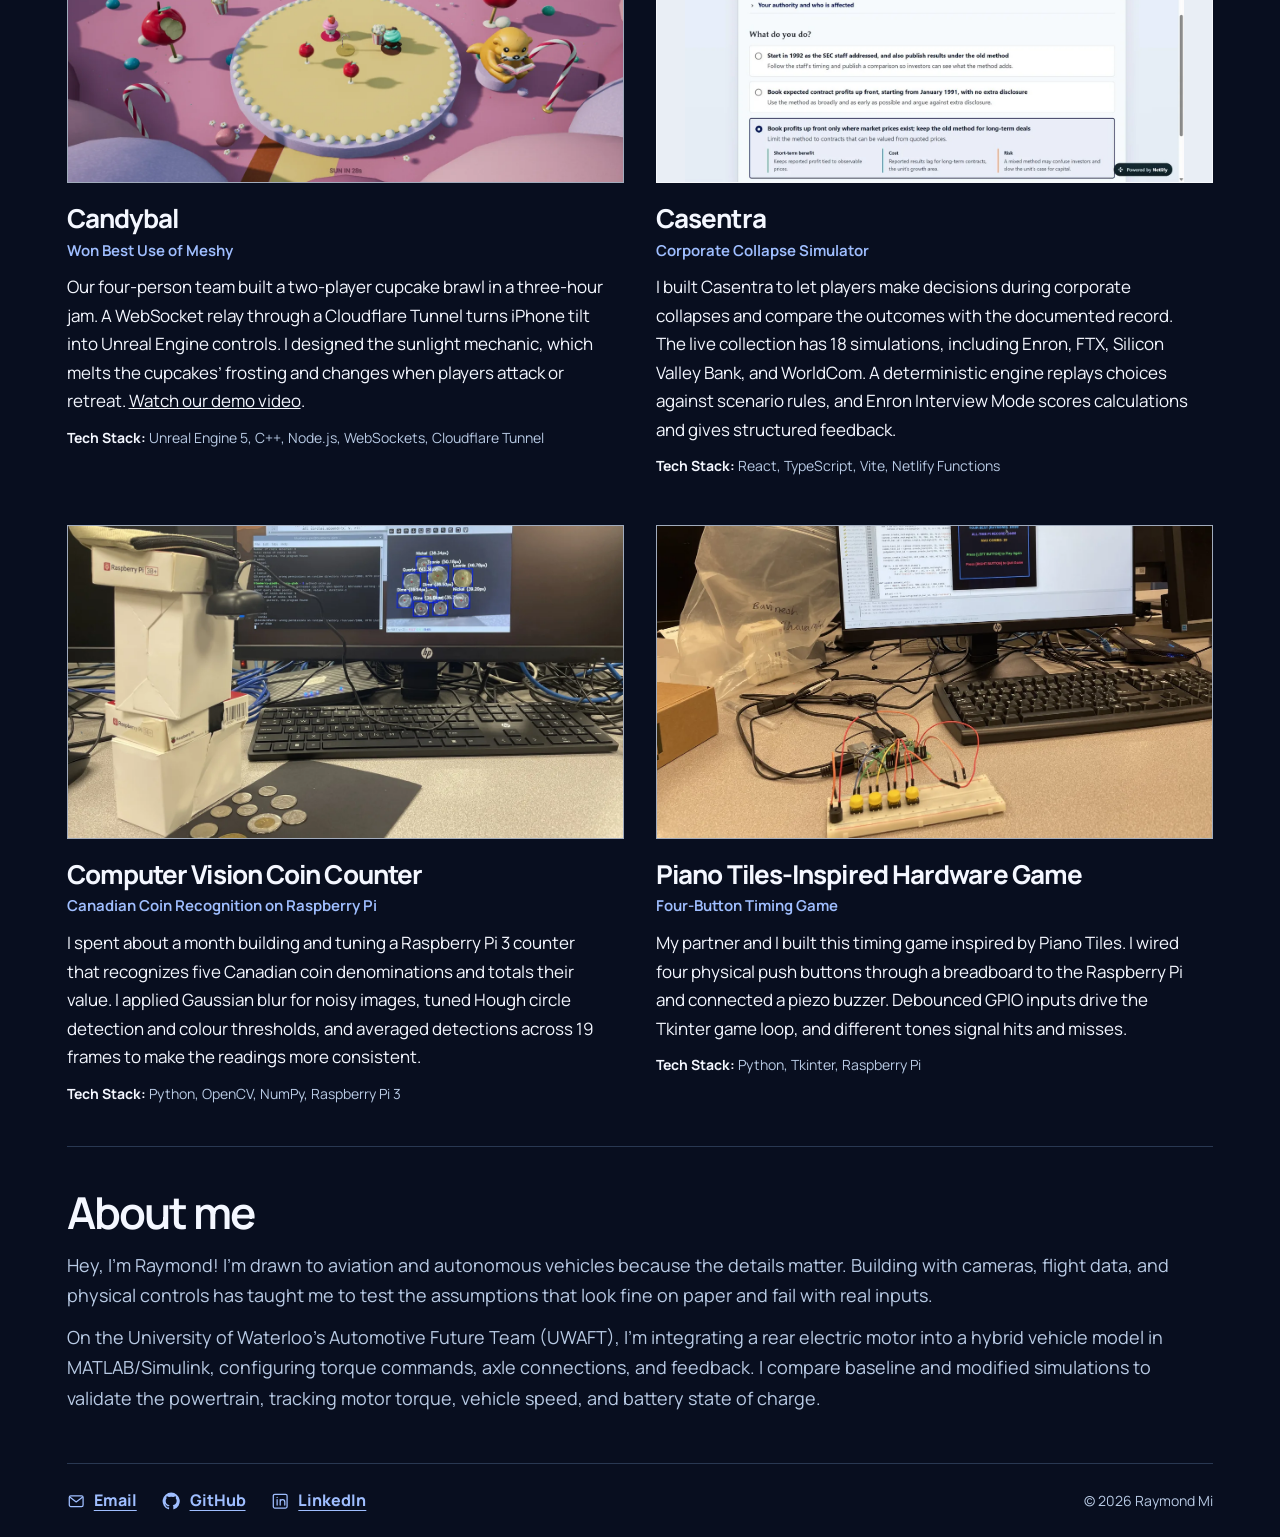
==== commit 4368569b: "Clarify the Candybal demo video links" ====
--- a/docs/index.html
+++ b/docs/index.html
@@ -98,13 +98,13 @@
               <p class="image-caption">Input CTA slice from the subject001 NIfTI test case.</p>
             </article>
             <article class="project" aria-labelledby="candybal-title">
-              <a class="project-media" href="https://github.com/rayCoder08/devin-game-jam" target="_blank" rel="noopener noreferrer" aria-label="View Candybal on GitHub (opens in a new tab)">
+              <a class="project-media" href="https://www.youtube.com/watch?v=Cnz3tiPU43I" target="_blank" rel="noopener noreferrer" aria-label="Watch the Candybal demo video on YouTube (opens in a new tab)">
                 <img src="assets/candybal-gameplay.webp" alt="Two playable cupcakes and a candy cane in Candybal’s colourful bakery arena" width="1280" height="720" loading="lazy" decoding="async">
-                <span class="project-destination" aria-hidden="true"><span>View GitHub</span></span>
+                <span class="project-destination" aria-hidden="true"><span>Watch Demo Video</span></span>
               </a>
               <h3 id="candybal-title">Candybal</h3>
               <p class="project-subtitle">Won Best Use of Meshy</p>
-              <p class="project-summary">Our four-person team built a two-player cupcake brawl in a three-hour jam. A WebSocket relay through a Cloudflare Tunnel turns iPhone tilt into Unreal Engine controls. I designed the sunlight mechanic, which melts the cupcakes’ frosting and changes when players attack or retreat.</p>
+              <p class="project-summary">Our four-person team built a two-player cupcake brawl in a three-hour jam. A WebSocket relay through a Cloudflare Tunnel turns iPhone tilt into Unreal Engine controls. I designed the sunlight mechanic, which melts the cupcakes’ frosting and changes when players attack or retreat. <a href="https://www.youtube.com/watch?v=Cnz3tiPU43I" target="_blank" rel="noopener noreferrer" aria-label="Watch our demo video (opens in a new tab)">Watch our demo video</a>.</p>
               <p class="project-stack"><strong>Tech Stack:</strong> Unreal Engine 5, C++, Node.js, WebSockets, Cloudflare Tunnel</p>
             </article>
             <article class="project" aria-labelledby="casentra-title">
@@ -151,8 +151,8 @@
     <footer class="site-footer shell">
       <nav class="footer-links" aria-label="Social links">
         <a class="icon-link" href="mailto:raymond.mi365@gmail.com"><svg class="icon" aria-hidden="true" focusable="false"><use href="assets/icons.svg#mail"></use></svg>Email</a>
-        <a class="icon-link" href="https://github.com/rayCoder08"><svg class="icon" aria-hidden="true" focusable="false"><use href="assets/icons.svg#github"></use></svg>GitHub</a>
-        <a class="icon-link" href="https://www.linkedin.com/in/raymond-mi/"><svg class="icon" aria-hidden="true" focusable="false"><use href="assets/icons.svg#linkedin"></use></svg>LinkedIn</a>
+        <a class="icon-link" href="https://github.com/rayCoder08" target="_blank" rel="noopener noreferrer" aria-label="GitHub (opens in a new tab)"><svg class="icon" aria-hidden="true" focusable="false"><use href="assets/icons.svg#github"></use></svg>GitHub</a>
+        <a class="icon-link" href="https://www.linkedin.com/in/raymond-mi/" target="_blank" rel="noopener noreferrer" aria-label="LinkedIn (opens in a new tab)"><svg class="icon" aria-hidden="true" focusable="false"><use href="assets/icons.svg#linkedin"></use></svg>LinkedIn</a>
       </nav>
       <small>© 2026 Raymond Mi</small>
     </footer>
